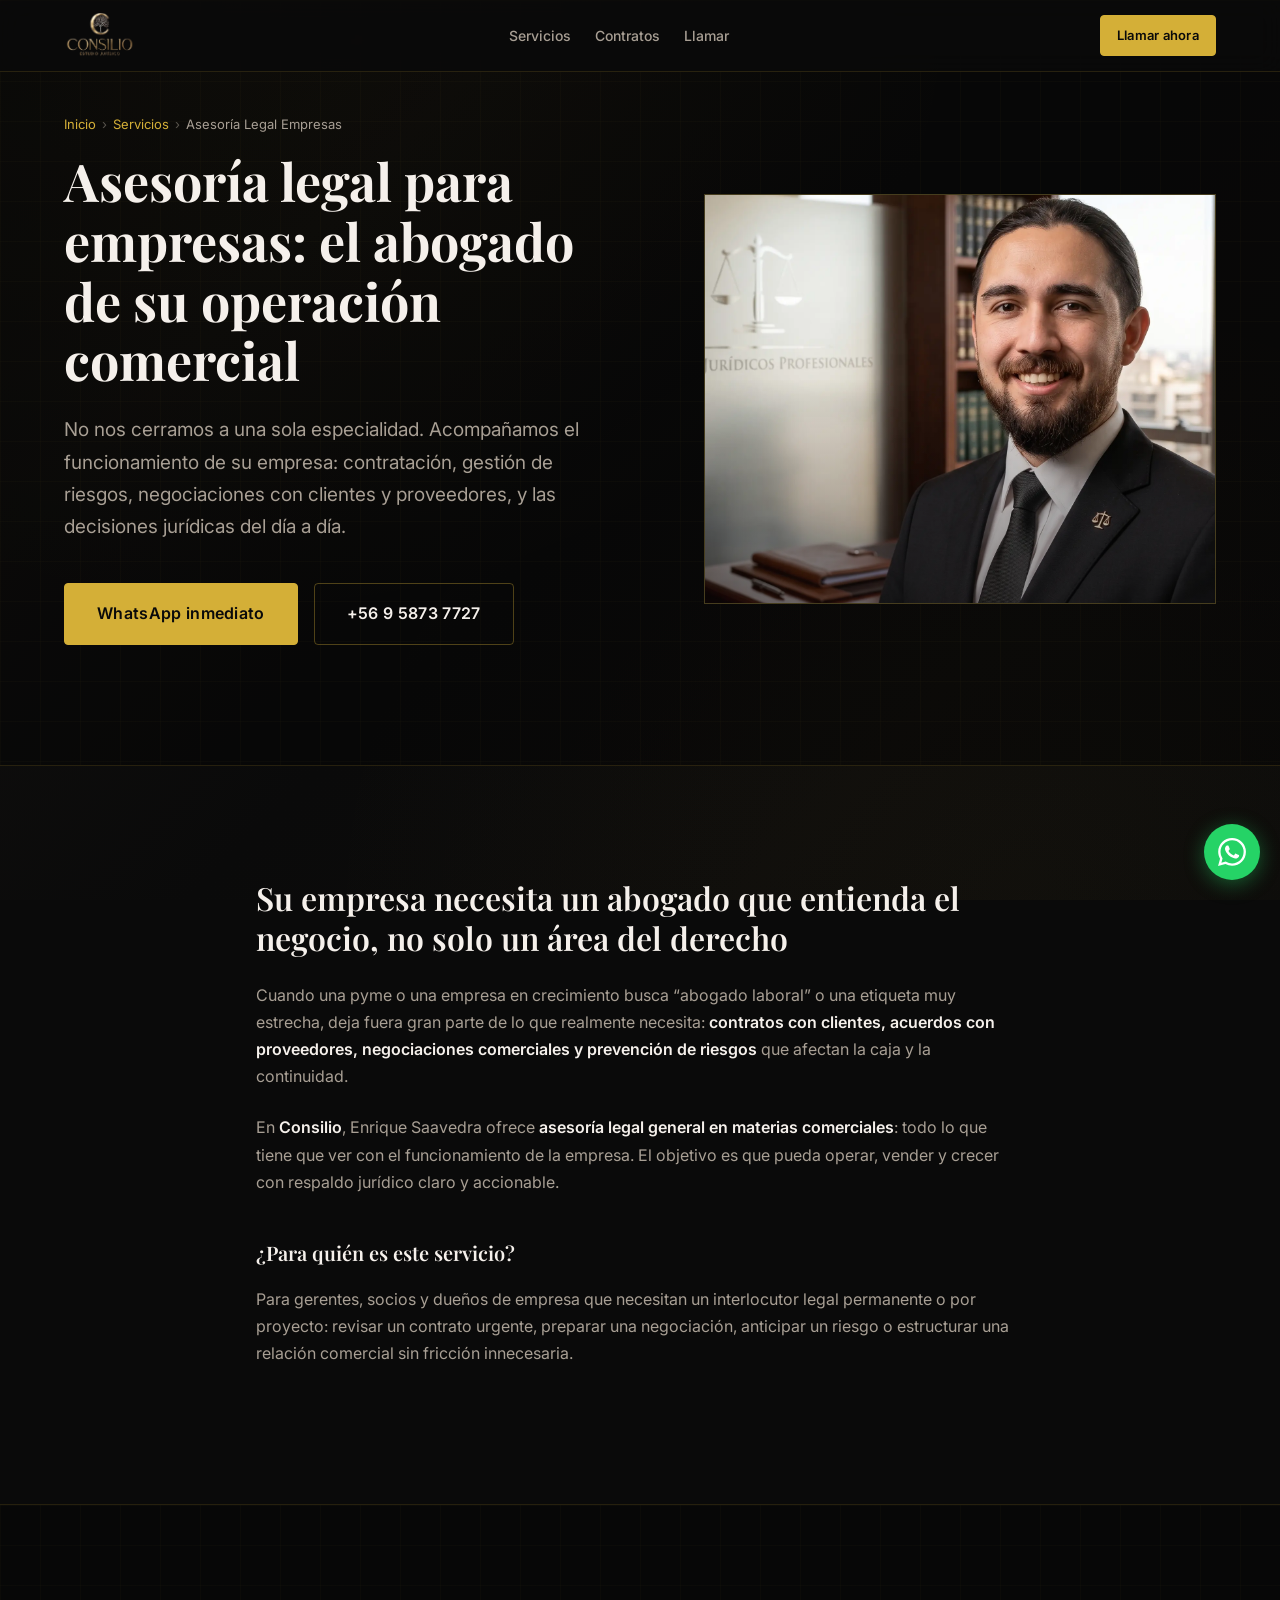
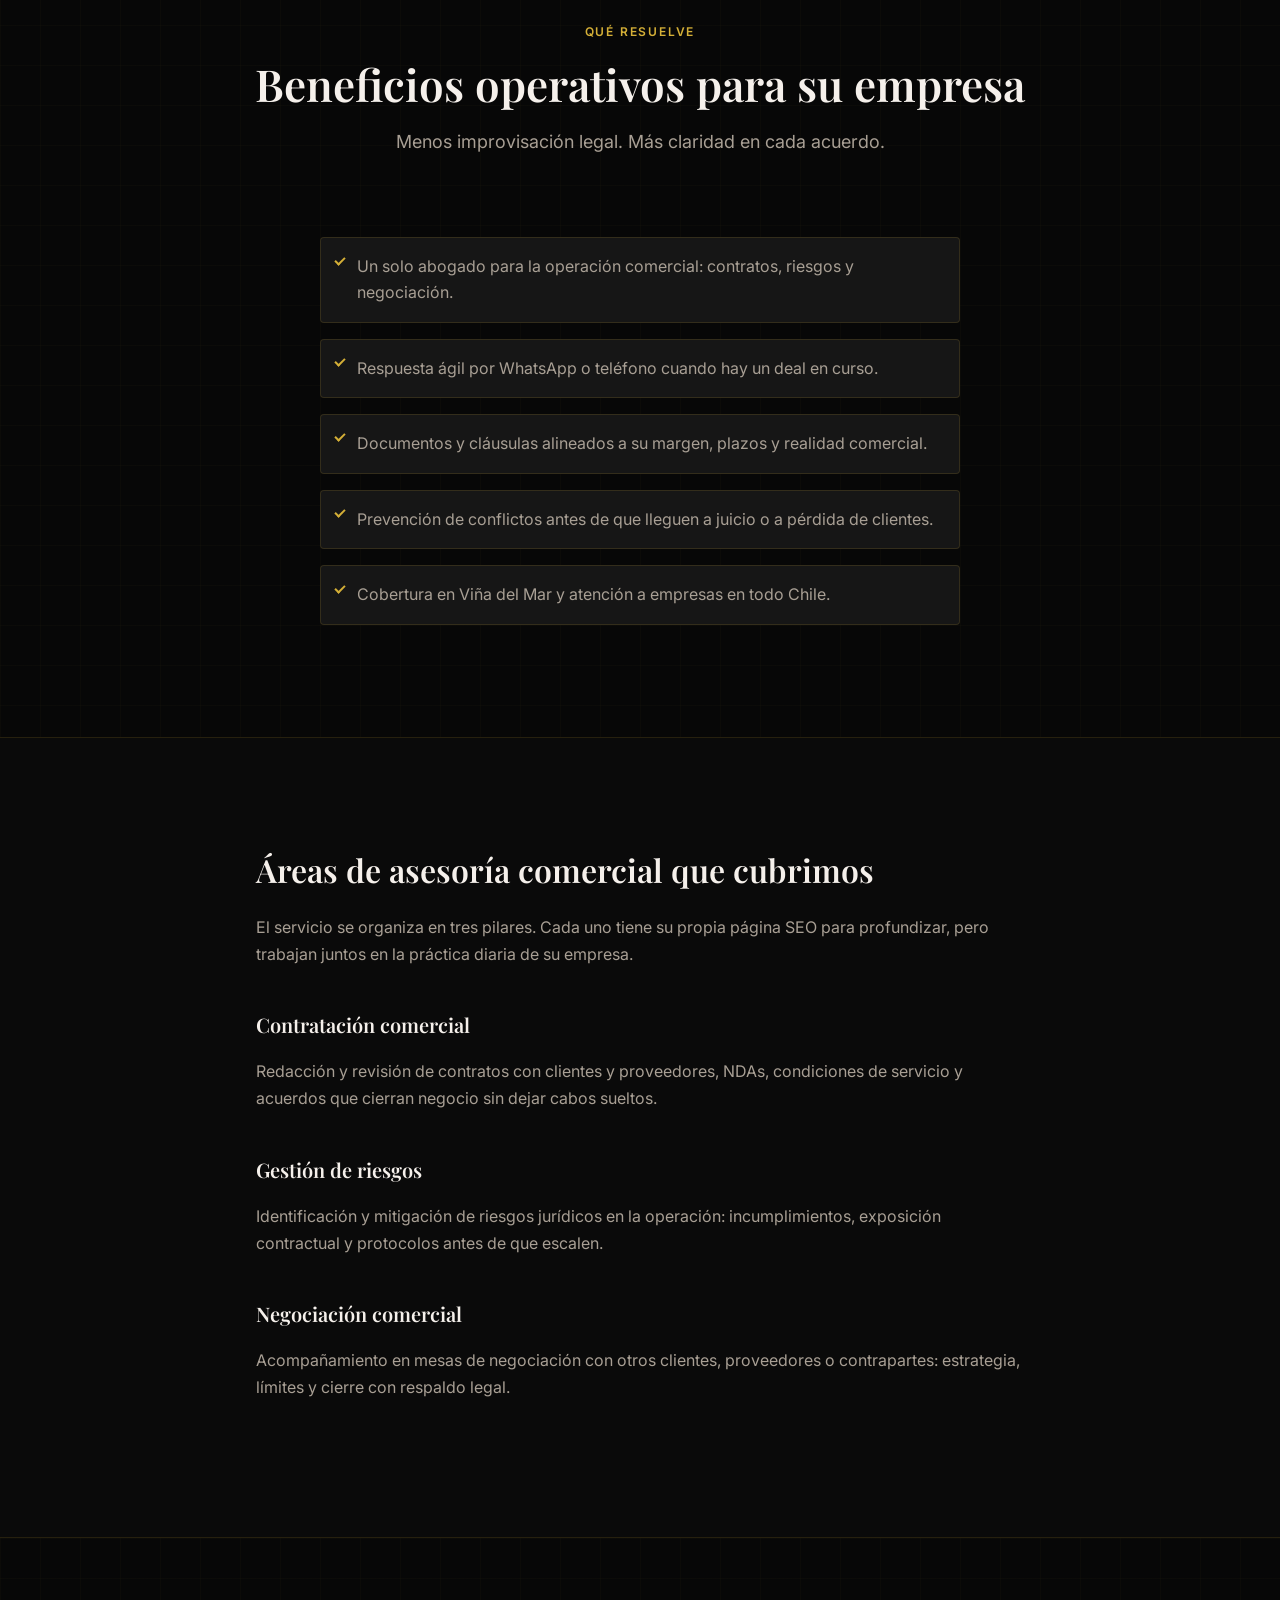
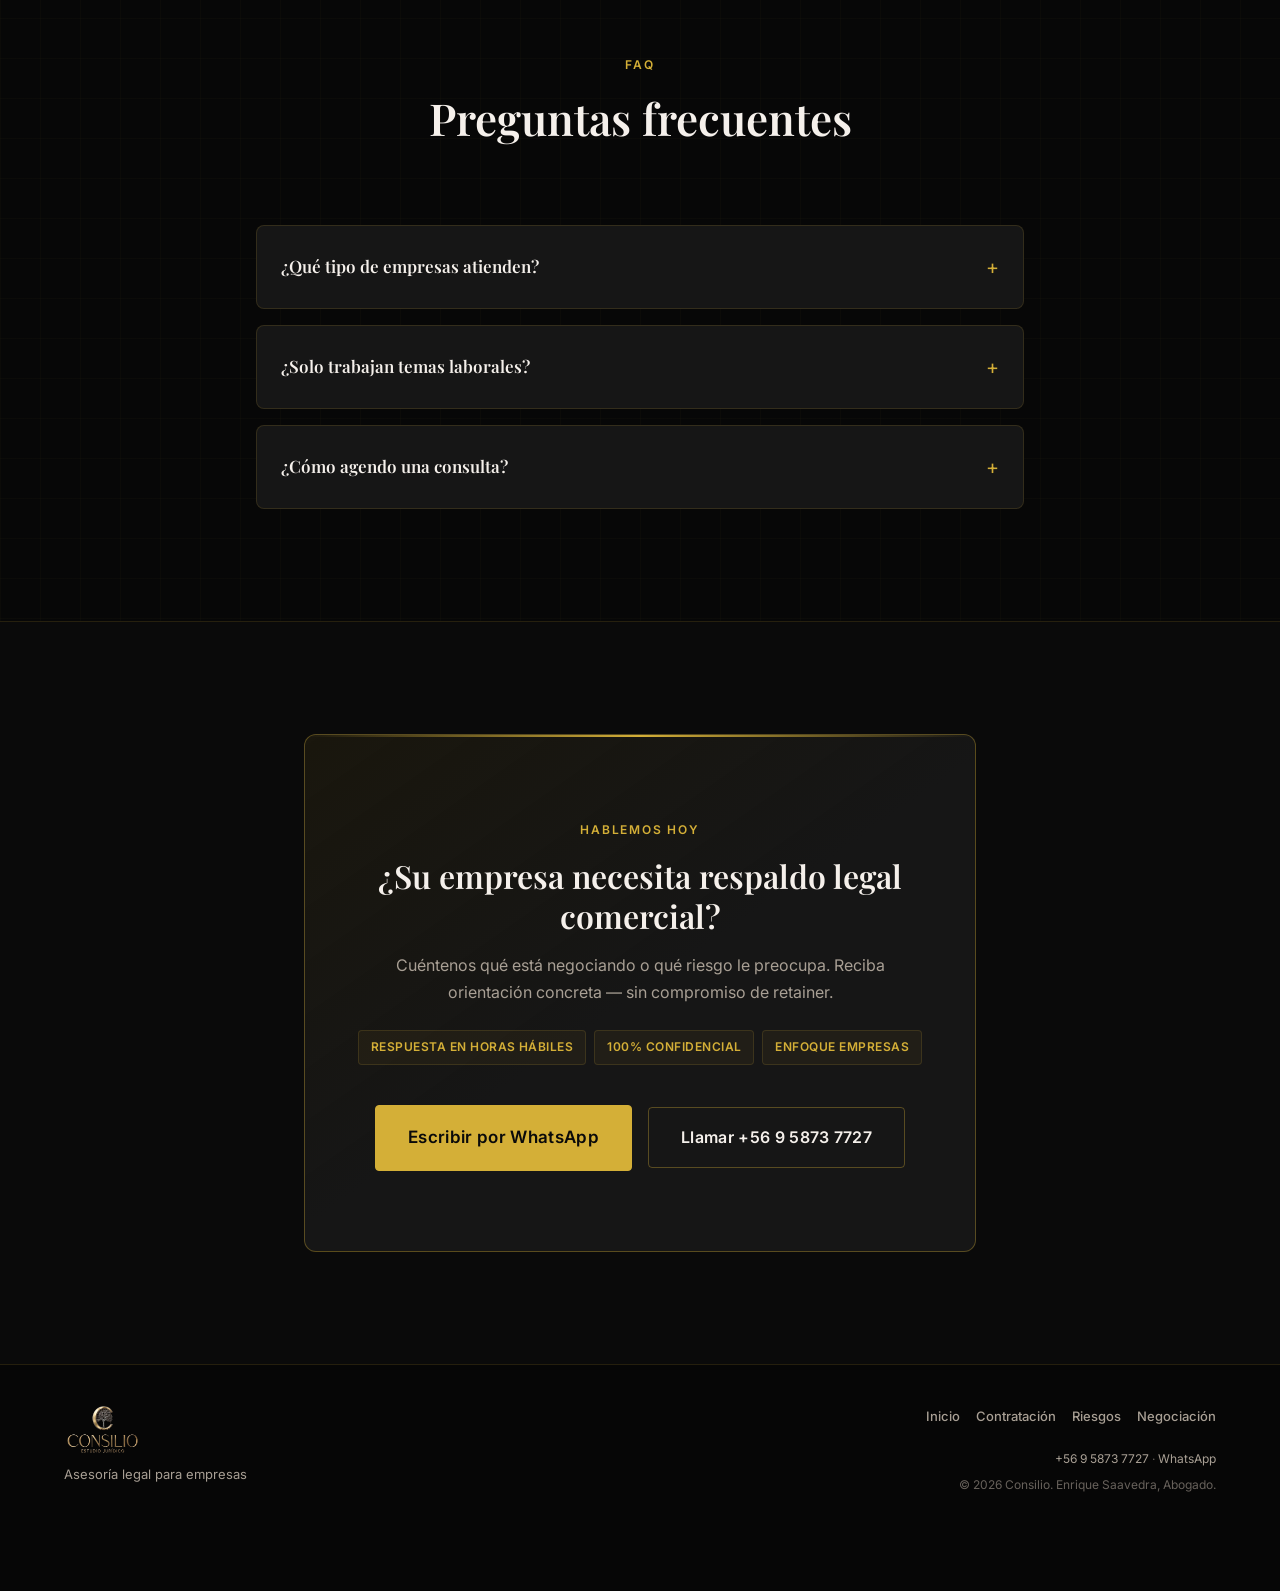
==== asesoria-legal-empresas.html @ 91008f65 "Enhance footer layout and styling for Consilio. Introduce new footer navigation links and update exi" ====
<!DOCTYPE html>
<html lang="es-CL">
<head>
  <meta charset="UTF-8">
  <meta name="viewport" content="width=device-width, initial-scale=1.0">
  <meta name="description" content="Asesoría legal para empresas en Chile: contratos comerciales, riesgos y negociaciones. Abogado Enrique Saavedra — Consilio, Viña del Mar. WhatsApp +56 9 5873 7727.">
  <meta name="robots" content="index, follow, max-snippet:-1, max-image-preview:large">
  <meta name="author" content="Enrique Saavedra — Consilio Estudio Jurídico">
  <meta name="geo.region" content="CL-VS">
  <meta name="geo.placename" content="Viña del Mar">
  <meta name="theme-color" content="#0a0a0a">
  <title>Asesoría Legal para Empresas en Chile | Abogado Comercial | Consilio</title>
  <link rel="canonical" href="https://consilio.cl/servicios/asesoria-legal-empresas">

  <meta property="og:type" content="website">
  <meta property="og:title" content="Asesoría Legal para Empresas en Chile | Consilio">
  <meta property="og:description" content="Acompañamiento jurídico del funcionamiento de su empresa: contratación, riesgos y negociación con clientes y proveedores.">
  <meta property="og:locale" content="es_CL">
  <meta property="og:url" content="https://consilio.cl/servicios/asesoria-legal-empresas">
  <meta property="og:image" content="https://consilio.cl/enrique-saavedra/EnriqueS.webp">

  <link rel="preload" as="image" href="EnriqueS.webp" type="image/webp" fetchpriority="high">
  <link rel="preconnect" href="https://fonts.googleapis.com">
  <link rel="preconnect" href="https://fonts.gstatic.com" crossorigin>
  <link href="https://fonts.googleapis.com/css2?family=Inter:wght@400;500;600&family=Playfair+Display:wght@500;600;700&display=swap" rel="stylesheet" media="print" onload="this.media='all'">
  <noscript><link href="https://fonts.googleapis.com/css2?family=Inter:wght@400;500;600&family=Playfair+Display:wght@500;600;700&display=swap" rel="stylesheet"></noscript>
  <link rel="stylesheet" href="styles.css">

  <script type="application/ld+json">
  {
    "@context": "https://schema.org",
    "@graph": [
      {
        "@type": ["LegalService", "ProfessionalService"],
        "@id": "https://consilio.cl/#organization",
        "name": "Consilio — Estudio Jurídico",
        "url": "https://consilio.cl",
        "telephone": "+56958737727",
        "description": "Asesoría legal comercial para empresas: contratación, gestión de riesgos, negociaciones y funcionamiento corporativo.",
        "areaServed": { "@type": "Country", "name": "Chile" },
        "address": {
          "@type": "PostalAddress",
          "streetAddress": "Montaña 853, Oficina 803",
          "addressLocality": "Viña del Mar",
          "addressRegion": "Valparaíso",
          "addressCountry": "CL"
        },
        "priceRange": "$$",
        "knowsAbout": ["Asesoría Legal Empresas", "Contratación Comercial", "Gestión de Riesgos", "Negociación Comercial"]
      },
      {
        "@type": "Service",
        "name": "Asesoría Legal para Empresas",
        "serviceType": "Asesoría jurídica comercial B2B",
        "description": "Asesoría general en materias comerciales: contratación, gestión de riesgos, negociaciones y todo lo relacionado con el funcionamiento de la empresa.",
        "provider": { "@id": "https://consilio.cl/#organization" },
        "areaServed": [
          { "@type": "City", "name": "Viña del Mar" },
          { "@type": "Country", "name": "Chile" }
        ]
      },
      {
        "@type": "BreadcrumbList",
        "itemListElement": [
          { "@type": "ListItem", "position": 1, "name": "Inicio", "item": "https://consilio.cl/enrique-saavedra" },
          { "@type": "ListItem", "position": 2, "name": "Servicios", "item": "https://consilio.cl/enrique-saavedra#servicios" },
          { "@type": "ListItem", "position": 3, "name": "Asesoría Legal para Empresas", "item": "https://consilio.cl/servicios/asesoria-legal-empresas" }
        ]
      },
      {
        "@type": "FAQPage",
        "mainEntity": [
          {
            "@type": "Question",
            "name": "¿Qué tipo de empresas atienden?",
            "acceptedAnswer": {
              "@type": "Answer",
              "text": "Atendemos pymes, empresas en crecimiento y organizaciones que necesitan apoyo jurídico en su operación diaria: contratos, negociaciones con clientes o proveedores y prevención de riesgos comerciales."
            }
          },
          {
            "@type": "Question",
            "name": "¿Solo trabajan temas laborales?",
            "acceptedAnswer": {
              "@type": "Answer",
              "text": "No. El foco es asesoría comercial y el funcionamiento de la empresa: contratación, gestión de riesgos y negociaciones. No nos limitamos a una sola rama del derecho."
            }
          },
          {
            "@type": "Question",
            "name": "¿Cómo agendo una consulta?",
            "acceptedAnswer": {
              "@type": "Answer",
              "text": "Escríbanos por WhatsApp al +56 9 5873 7727 o llame al mismo número. Respondemos en horario hábil con próximos pasos concretos."
            }
          }
        ]
      }
    ]
  }
  </script>
</head>
<body>
  <a href="#hero-service" class="skip-link">Saltar al contenido principal</a>

  <header class="header" id="header">
    <div class="container header__inner">
      <a href="index.html" class="logo" aria-label="Consilio — Estudio Jurídico, inicio">
        <img class="logo__img" src="consilio-logo.png" alt="Consilio — Estudio Jurídico" width="120" height="52" loading="eager" decoding="async">
      </a>
      <nav class="nav" id="nav" aria-label="Navegación principal">
        <ul class="nav__list">
          <li><a href="index.html#servicios" class="nav__link">Servicios</a></li>
          <li><a href="contratacion-comercial.html" class="nav__link">Contratos</a></li>
          <li><a href="tel:+56958737727" class="nav__link">Llamar</a></li>
        </ul>
      </nav>
      <a href="tel:+56958737727" class="btn btn--primary btn--sm header__cta">Llamar ahora</a>
      <button class="nav-toggle" id="nav-toggle" type="button" aria-label="Abrir menú" aria-expanded="false" aria-controls="nav">
        <span class="nav-toggle__bar"></span><span class="nav-toggle__bar"></span><span class="nav-toggle__bar"></span>
      </button>
    </div>
  </header>

  <main>
    <section id="hero-service" class="hero-service section--dark">
      <div class="container hero-service__grid">
        <div class="hero-service__content">
          <nav class="breadcrumb" aria-label="Ruta de navegación">
            <a href="index.html">Inicio</a>
            <span class="breadcrumb__sep" aria-hidden="true">›</span>
            <a href="index.html#servicios">Servicios</a>
            <span class="breadcrumb__sep" aria-hidden="true">›</span>
            <span aria-current="page">Asesoría Legal Empresas</span>
          </nav>
          <h1 class="hero__title">Asesoría legal para empresas: el abogado de su operación comercial</h1>
          <p class="hero__subtitle">No nos cerramos a una sola especialidad. Acompañamos el funcionamiento de su empresa: contratación, gestión de riesgos, negociaciones con clientes y proveedores, y las decisiones jurídicas del día a día.</p>
          <div class="hero__actions">
            <a href="https://wa.me/56958737727?text=Hola,%20necesito%20asesor%C3%ADa%20legal%20para%20mi%20empresa." class="btn btn--primary btn--lg" target="_blank" rel="noopener noreferrer">WhatsApp inmediato</a>
            <a href="tel:+56958737727" class="btn btn--ghost btn--lg">+56 9 5873 7727</a>
          </div>
        </div>
        <div class="hero-service__banner">
          <figure class="hero-service__figure">
            <img src="EnriqueS.webp" alt="Enrique Saavedra, abogado de asesoría legal para empresas en Chile — Consilio" width="640" height="512" loading="eager" decoding="async" fetchpriority="high">
          </figure>
        </div>
      </div>
    </section>

    <article id="problema" class="contenido-seo section">
      <div class="container contenido-seo__inner">
        <h2>Su empresa necesita un abogado que entienda el negocio, no solo un área del derecho</h2>
        <p>Cuando una pyme o una empresa en crecimiento busca “abogado laboral” o una etiqueta muy estrecha, deja fuera gran parte de lo que realmente necesita: <strong>contratos con clientes, acuerdos con proveedores, negociaciones comerciales y prevención de riesgos</strong> que afectan la caja y la continuidad.</p>
        <p>En <strong>Consilio</strong>, Enrique Saavedra ofrece <strong>asesoría legal general en materias comerciales</strong>: todo lo que tiene que ver con el funcionamiento de la empresa. El objetivo es que pueda operar, vender y crecer con respaldo jurídico claro y accionable.</p>
        <h3>¿Para quién es este servicio?</h3>
        <p>Para gerentes, socios y dueños de empresa que necesitan un interlocutor legal permanente o por proyecto: revisar un contrato urgente, preparar una negociación, anticipar un riesgo o estructurar una relación comercial sin fricción innecesaria.</p>
      </div>
    </article>

    <section id="beneficios" class="beneficios section section--dark" aria-labelledby="beneficios-title">
      <div class="container">
        <header class="section__header section__header--center">
          <span class="section__eyebrow">Qué resuelve</span>
          <h2 id="beneficios-title" class="section__title">Beneficios operativos para su empresa</h2>
          <p class="section__lead">Menos improvisación legal. Más claridad en cada acuerdo.</p>
        </header>
        <ul class="service-benefits">
          <li>Un solo abogado para la operación comercial: contratos, riesgos y negociación.</li>
          <li>Respuesta ágil por WhatsApp o teléfono cuando hay un deal en curso.</li>
          <li>Documentos y cláusulas alineados a su margen, plazos y realidad comercial.</li>
          <li>Prevención de conflictos antes de que lleguen a juicio o a pérdida de clientes.</li>
          <li>Cobertura en Viña del Mar y atención a empresas en todo Chile.</li>
        </ul>
      </div>
    </section>

    <section id="alcance" class="contenido-seo section" aria-labelledby="alcance-title">
      <div class="container contenido-seo__inner">
        <h2 id="alcance-title">Áreas de asesoría comercial que cubrimos</h2>
        <p>El servicio se organiza en tres pilares. Cada uno tiene su propia página SEO para profundizar, pero trabajan juntos en la práctica diaria de su empresa.</p>
        <h3><a href="contratacion-comercial.html">Contratación comercial</a></h3>
        <p>Redacción y revisión de contratos con clientes y proveedores, NDAs, condiciones de servicio y acuerdos que cierran negocio sin dejar cabos sueltos.</p>
        <h3><a href="gestion-de-riesgos.html">Gestión de riesgos</a></h3>
        <p>Identificación y mitigación de riesgos jurídicos en la operación: incumplimientos, exposición contractual y protocolos antes de que escalen.</p>
        <h3><a href="negociacion-comercial.html">Negociación comercial</a></h3>
        <p>Acompañamiento en mesas de negociación con otros clientes, proveedores o contrapartes: estrategia, límites y cierre con respaldo legal.</p>
      </div>
    </section>

    <section id="faq-schema" class="faq-section section section--dark" aria-labelledby="faq-title">
      <div class="container">
        <header class="section__header section__header--center">
          <span class="section__eyebrow">FAQ</span>
          <h2 id="faq-title" class="section__title">Preguntas frecuentes</h2>
        </header>
        <div class="faq-list">
          <details class="faq-item">
            <summary>¿Qué tipo de empresas atienden?</summary>
            <p class="faq-item__answer">Atendemos pymes, empresas en crecimiento y organizaciones que necesitan apoyo jurídico en su operación diaria: contratos, negociaciones con clientes o proveedores y prevención de riesgos comerciales.</p>
          </details>
          <details class="faq-item">
            <summary>¿Solo trabajan temas laborales?</summary>
            <p class="faq-item__answer">No. El foco es asesoría comercial y el funcionamiento de la empresa: contratación, gestión de riesgos y negociaciones. No nos limitamos a una sola rama del derecho.</p>
          </details>
          <details class="faq-item">
            <summary>¿Cómo agendo una consulta?</summary>
            <p class="faq-item__answer">Escríbanos por WhatsApp al +56 9 5873 7727 o llame al mismo número. Respondemos en horario hábil con próximos pasos concretos.</p>
          </details>
        </div>
      </div>
    </section>

    <section id="cta-servicio" class="cta-servicio section" aria-labelledby="cta-title">
      <div class="container">
        <div class="cta-banner">
          <span class="section__eyebrow">Hablemos hoy</span>
          <h2 id="cta-title" class="cta-banner__title">¿Su empresa necesita respaldo legal comercial?</h2>
          <p class="cta-banner__text">Cuéntenos qué está negociando o qué riesgo le preocupa. Reciba orientación concreta — sin compromiso de retainer.</p>
          <ul class="cta-banner__trust">
            <li>Respuesta en horas hábiles</li>
            <li>100% confidencial</li>
            <li>Enfoque empresas</li>
          </ul>
          <div class="cta-banner__actions">
            <a href="https://wa.me/56958737727?text=Hola,%20necesito%20asesor%C3%ADa%20legal%20para%20mi%20empresa." class="btn btn--primary btn--xl" target="_blank" rel="noopener noreferrer">Escribir por WhatsApp</a>
            <a href="tel:+56958737727" class="btn btn--ghost btn--lg">Llamar +56 9 5873 7727</a>
          </div>
        </div>
      </div>
    </section>
  </main>

  <footer class="footer">
    <div class="container footer__inner">
      <div class="footer__brand">
        <img class="footer__logo" src="consilio-logo.png" alt="Consilio — Estudio Jurídico" width="140" height="60" loading="lazy" decoding="async">
        <p class="footer__tagline">Asesoría legal para empresas</p>
      </div>
      <div class="footer__meta">
        <nav class="footer__nav" aria-label="Enlaces de servicios">
          <a href="index.html">Inicio</a>
          <a href="contratacion-comercial.html">Contratación</a>
          <a href="gestion-de-riesgos.html">Riesgos</a>
          <a href="negociacion-comercial.html">Negociación</a>
        </nav>
        <p class="footer__copy">
          <a href="tel:+56958737727">+56 9 5873 7727</a>
          ·
          <a href="https://wa.me/56958737727?text=Hola,%20necesito%20asesor%C3%ADa%20legal%20para%20mi%20empresa." target="_blank" rel="noopener noreferrer">WhatsApp</a>
        </p>
        <p class="footer__copy">&copy; <span id="year"></span> Consilio. Enrique Saavedra, Abogado.</p>
      </div>
    </div>
  </footer>

  <a class="wa-float" href="https://wa.me/56958737727?text=Hola,%20necesito%20asesor%C3%ADa%20legal%20para%20mi%20empresa." target="_blank" rel="noopener noreferrer" aria-label="Contactar por WhatsApp">
    <svg class="wa-float__icon" width="28" height="28" viewBox="0 0 24 24" fill="currentColor" aria-hidden="true"><path d="M17.472 14.382c-.297-.149-1.758-.867-2.03-.967-.273-.099-.471-.148-.67.15-.197.297-.767.966-.94 1.164-.173.199-.347.223-.644.075-.297-.15-1.255-.463-2.39-1.475-.883-.788-1.48-1.761-1.653-2.059-.173-.297-.018-.458.13-.606.134-.133.298-.347.446-.52.149-.174.198-.298.298-.497.099-.198.05-.371-.025-.52-.075-.149-.669-1.612-.916-2.207-.242-.579-.487-.5-.669-.51-.173-.008-.371-.01-.57-.01-.198 0-.52.074-.792.372-.272.297-1.04 1.016-1.04 2.479 0 1.462 1.065 2.875 1.213 3.074.149.198 2.096 3.2 5.077 4.487.709.306 1.262.489 1.694.625.712.227 1.36.195 1.871.118.571-.085 1.758-.719 2.006-1.413.248-.694.248-1.289.173-1.413-.074-.124-.272-.198-.57-.347m-5.421 7.403h-.004a9.87 9.87 0 01-5.031-1.378l-.361-.214-3.741.982.998-3.648-.235-.374a9.86 9.86 0 01-1.51-5.26c.001-5.45 4.436-9.884 9.888-9.884 2.64 0 5.122 1.03 6.988 2.898a9.825 9.825 0 012.893 6.994c-.003 5.45-4.435 9.884-9.885 9.884m8.413-18.297A11.815 11.815 0 0012.05 0C5.495 0 .16 5.335.157 11.892c0 2.096.547 4.142 1.588 5.945L.057 24l6.305-1.654a11.882 11.882 0 005.683 1.448h.005c6.554 0 11.89-5.335 11.893-11.893a11.821 11.821 0 00-3.48-8.413z"/></svg>
  </a>
  <script src="script.js" defer></script>
</body>
</html>
---- styles.css ----
/* =============================================
   Consilio — Derecho Corporativo B2B
   BEM · Mobile-First · Core Web Vitals
   ============================================= */

:root {
  --color-bg: #0a0a0a;
  --color-bg-elevated: #111111;
  --color-bg-card: #161616;
  --color-bg-card-hover: #1c1c1c;
  --color-text: #f5f0eb;
  --color-text-muted: #a89f94;
  --color-gold: #d4af37;
  --color-gold-light: #e8c860;
  --color-gold-dark: #b8942e;
  --color-border: rgba(212, 175, 55, 0.15);
  --color-border-strong: rgba(212, 175, 55, 0.35);
  --color-error: #e07070;
  --color-success: #6dbf8a;
  --color-wa: #25d366;

  --font-serif: "Playfair Display", Georgia, "Times New Roman", serif;
  --font-sans: "Inter", system-ui, -apple-system, "Segoe UI", sans-serif;

  --space-xs: 0.5rem;
  --space-sm: 1rem;
  --space-md: 1.5rem;
  --space-lg: 2.5rem;
  --space-xl: 4rem;
  --space-2xl: 6rem;

  --radius-sm: 4px;
  --radius-md: 8px;
  --radius-lg: 12px;

  --header-h: 72px;
  --transition: 0.25s ease;
  --container: 72rem;
  --wa-float-size: 3.5rem;
}

*,
*::before,
*::after {
  box-sizing: border-box;
  margin: 0;
  padding: 0;
}

html {
  scroll-behavior: smooth;
  -webkit-text-size-adjust: 100%;
  text-size-adjust: 100%;
}

body {
  font-family: var(--font-sans);
  font-size: 1rem;
  line-height: 1.7;
  color: var(--color-text);
  background-color: var(--color-bg);
  background-image:
    radial-gradient(ellipse at 20% 0%, rgba(212, 175, 55, 0.04) 0%, transparent 50%),
    radial-gradient(ellipse at 80% 100%, rgba(212, 175, 55, 0.03) 0%, transparent 50%),
    linear-gradient(135deg, #0a0a0a 0%, #0f0e0d 25%, #0a0a0a 50%, #0d0c0b 75%, #0a0a0a 100%);
  background-attachment: fixed;
  overflow-x: hidden;
}

img {
  max-width: 100%;
  height: auto;
  display: block;
}

a {
  color: inherit;
  text-decoration: none;
}

ul,
ol {
  list-style: none;
}

address {
  font-style: normal;
}

strong {
  color: var(--color-text);
  font-weight: 600;
}

.container {
  width: min(100% - 2rem, var(--container));
  margin-inline: auto;
  position: relative;
  z-index: 1;
}

.skip-link {
  position: absolute;
  top: -100%;
  left: 1rem;
  z-index: 9999;
  padding: 0.75rem 1.25rem;
  background: var(--color-gold);
  color: var(--color-bg);
  font-weight: 600;
  border-radius: var(--radius-sm);
}

.skip-link:focus {
  top: 1rem;
}

/* ---- Typography / Sections ---- */

.section__eyebrow {
  display: inline-block;
  font-size: 0.75rem;
  font-weight: 600;
  letter-spacing: 0.15em;
  text-transform: uppercase;
  color: var(--color-gold);
  margin-bottom: var(--space-sm);
}

.section__title {
  font-family: var(--font-serif);
  font-size: clamp(1.75rem, 4vw, 2.75rem);
  font-weight: 600;
  line-height: 1.2;
  color: var(--color-text);
  margin-bottom: var(--space-sm);
}

.section__lead {
  font-size: clamp(1rem, 2vw, 1.125rem);
  color: var(--color-text-muted);
  max-width: 36rem;
}

.section__header {
  margin-bottom: var(--space-xl);
}

.section__header--center {
  text-align: center;
}

.section__header--center .section__lead {
  margin-inline: auto;
}

.section {
  padding-block: var(--space-xl);
}

.section--dark {
  position: relative;
  background-color: rgba(0, 0, 0, 0.35);
  border-block: 1px solid var(--color-border);
}

.section--dark::before {
  content: "";
  position: absolute;
  inset: 0;
  background-image:
    linear-gradient(rgba(212, 175, 55, 0.025) 1px, transparent 1px),
    linear-gradient(90deg, rgba(212, 175, 55, 0.025) 1px, transparent 1px);
  background-size: 40px 40px;
  pointer-events: none;
  z-index: 0;
}

.section--dark > .container {
  position: relative;
  z-index: 1;
}

/* ---- Buttons ---- */

.btn {
  display: inline-flex;
  align-items: center;
  justify-content: center;
  gap: 0.5rem;
  font-family: var(--font-sans);
  font-size: 0.9375rem;
  font-weight: 600;
  letter-spacing: 0.02em;
  padding: 0.75rem 1.5rem;
  border-radius: var(--radius-sm);
  border: 1.5px solid transparent;
  cursor: pointer;
  transition: background var(--transition), border-color var(--transition), color var(--transition), transform var(--transition);
  white-space: nowrap;
  text-align: center;
}

.btn:active {
  transform: scale(0.98);
}

.btn--primary {
  background: var(--color-gold);
  color: var(--color-bg);
  border-color: var(--color-gold);
}

.btn--primary:hover,
.btn--primary:focus-visible {
  background: var(--color-gold-light);
  border-color: var(--color-gold-light);
}

.btn--ghost {
  background: transparent;
  color: var(--color-text);
  border-color: var(--color-border-strong);
}

.btn--ghost:hover,
.btn--ghost:focus-visible {
  border-color: var(--color-gold);
  color: var(--color-gold);
}

.btn--sm {
  padding: 0.5rem 1rem;
  font-size: 0.8125rem;
}

.btn--lg {
  padding: 1rem 2rem;
  font-size: 1rem;
}

.btn--xl {
  padding: 1.25rem 2rem;
  font-size: clamp(0.9375rem, 2.5vw, 1.0625rem);
  white-space: normal;
  line-height: 1.4;
}

.btn--full {
  width: 100%;
}

.btn:disabled {
  opacity: 0.55;
  cursor: not-allowed;
  transform: none;
}

/* ---- Header ---- */

.header {
  position: fixed;
  top: 0;
  left: 0;
  right: 0;
  z-index: 100;
  height: var(--header-h);
  background: rgba(10, 10, 10, 0.85);
  backdrop-filter: blur(12px);
  -webkit-backdrop-filter: blur(12px);
  border-bottom: 1px solid var(--color-border);
  transition: background var(--transition), box-shadow var(--transition);
}

.header--scrolled {
  background: rgba(10, 10, 10, 0.95);
  box-shadow: 0 4px 24px rgba(0, 0, 0, 0.4);
}

.header__inner {
  display: flex;
  align-items: center;
  justify-content: space-between;
  height: 100%;
  gap: var(--space-sm);
}

.logo {
  display: flex;
  align-items: center;
  flex-shrink: 0;
  line-height: 0;
}

.logo__img {
  height: 2.75rem;
  width: auto;
  max-width: 7.5rem;
  object-fit: contain;
  object-position: left center;
}

.nav__list {
  display: none;
  gap: var(--space-md);
}

.nav__link {
  font-size: 0.875rem;
  font-weight: 500;
  color: var(--color-text-muted);
  transition: color var(--transition);
  position: relative;
}

.nav__link::after {
  content: "";
  position: absolute;
  bottom: -4px;
  left: 0;
  width: 0;
  height: 1px;
  background: var(--color-gold);
  transition: width var(--transition);
}

.nav__link:hover,
.nav__link:focus-visible {
  color: var(--color-gold);
}

.nav__link:hover::after,
.nav__link:focus-visible::after {
  width: 100%;
}

.header__cta {
  display: none;
}

.nav-toggle {
  display: flex;
  flex-direction: column;
  justify-content: center;
  gap: 5px;
  width: 40px;
  height: 40px;
  background: none;
  border: 1px solid var(--color-border);
  border-radius: var(--radius-sm);
  cursor: pointer;
  padding: 8px;
}

.nav-toggle__bar {
  display: block;
  width: 100%;
  height: 2px;
  background: var(--color-gold);
  transition: transform var(--transition), opacity var(--transition);
}

.nav-toggle[aria-expanded="true"] .nav-toggle__bar:nth-child(1) {
  transform: translateY(7px) rotate(45deg);
}

.nav-toggle[aria-expanded="true"] .nav-toggle__bar:nth-child(2) {
  opacity: 0;
}

.nav-toggle[aria-expanded="true"] .nav-toggle__bar:nth-child(3) {
  transform: translateY(-7px) rotate(-45deg);
}

.nav--open .nav__list {
  display: flex;
  flex-direction: column;
  position: absolute;
  top: var(--header-h);
  left: 0;
  right: 0;
  background: rgba(10, 10, 10, 0.97);
  backdrop-filter: blur(16px);
  padding: var(--space-md) var(--space-sm);
  border-bottom: 1px solid var(--color-border);
  gap: 0;
}

.nav--open .nav__link {
  display: block;
  padding: var(--space-sm);
  border-bottom: 1px solid var(--color-border);
}

/* ---- Hero (index) ---- */

.hero {
  position: relative;
  overflow: hidden;
  padding-top: calc(var(--header-h) + var(--space-xl));
  padding-bottom: var(--space-xl);
  min-height: 100svh;
  display: flex;
  align-items: center;
}

.hero__inner {
  display: grid;
  gap: var(--space-xl);
  align-items: center;
}

.hero__eyebrow {
  font-size: 0.75rem;
  font-weight: 600;
  letter-spacing: 0.15em;
  text-transform: uppercase;
  color: var(--color-gold);
  margin-bottom: var(--space-sm);
}

.hero__title {
  font-family: var(--font-serif);
  font-size: clamp(2rem, 5.5vw, 3.25rem);
  font-weight: 700;
  line-height: 1.15;
  margin-bottom: var(--space-md);
}

.hero__subtitle {
  font-size: clamp(1rem, 2.5vw, 1.1875rem);
  color: var(--color-text-muted);
  max-width: 34rem;
  margin-bottom: var(--space-lg);
}

.hero__actions {
  display: flex;
  flex-direction: column;
  gap: var(--space-sm);
  margin-bottom: var(--space-lg);
}

.hero__trust {
  display: flex;
  flex-wrap: wrap;
  gap: var(--space-sm);
}

.hero__trust li {
  font-size: 0.8125rem;
  font-weight: 500;
  color: var(--color-text-muted);
  padding: 0.375rem 0.875rem;
  border: 1px solid var(--color-border);
  border-radius: var(--radius-sm);
}

.hero__visual {
  display: flex;
  justify-content: center;
  width: 100%;
}

.hero__figure {
  position: relative;
  width: 100%;
  max-width: 28rem;
  margin: 0;
  overflow: hidden;
  border: 1px solid rgba(212, 175, 55, 0.2);
}

.hero__figure img {
  width: 100%;
  height: auto;
  aspect-ratio: 3 / 4;
  object-fit: cover;
  object-position: 78% top;
}

.hero__caption {
  position: absolute;
  bottom: 0;
  left: 0;
  width: 100%;
  padding: 1.75rem 1.25rem 1.25rem;
  background: linear-gradient(to top, rgba(15, 15, 15, 0.95) 0%, transparent 100%);
  display: flex;
  flex-direction: column;
  gap: 0.25rem;
}

.hero__caption-name {
  font-family: var(--font-serif);
  color: #fff;
  font-size: clamp(1.25rem, 3vw, 1.625rem);
  font-weight: 700;
  line-height: 1.2;
}

.hero__caption-role {
  font-size: 0.8125rem;
  font-weight: 600;
  letter-spacing: 0.06em;
  text-transform: uppercase;
  color: var(--color-gold);
}

/* ---- Servicios ---- */

.servicios__grid {
  display: grid;
  gap: var(--space-md);
  margin-bottom: var(--space-xl);
}

.service-card {
  position: relative;
  overflow: hidden;
  padding: var(--space-lg);
  background: var(--color-bg-card);
  border: 1px solid var(--color-border);
  border-radius: var(--radius-md);
  transition: border-color var(--transition), background var(--transition), transform 0.35s ease;
  display: flex;
  flex-direction: column;
}

.service-card::before {
  content: "";
  position: absolute;
  top: 0;
  left: 0;
  right: 0;
  height: 2px;
  background: linear-gradient(90deg, transparent, var(--color-gold), transparent);
  opacity: 0.45;
}

.service-card:hover {
  border-color: var(--color-border-strong);
  background: var(--color-bg-card-hover);
  transform: translateY(-4px);
}

.service-card--featured {
  border-color: var(--color-border-strong);
  background: rgba(212, 175, 55, 0.06);
}

.service-card__badge {
  display: inline-block;
  align-self: flex-start;
  font-size: 0.6875rem;
  font-weight: 600;
  letter-spacing: 0.1em;
  text-transform: uppercase;
  color: var(--color-gold);
  background: rgba(212, 175, 55, 0.12);
  border: 1px solid var(--color-border-strong);
  padding: 0.25rem 0.625rem;
  border-radius: var(--radius-sm);
  margin-bottom: var(--space-sm);
}

.service-card__icon {
  color: var(--color-gold);
  margin-bottom: var(--space-md);
}

.service-card__title {
  font-family: var(--font-serif);
  font-size: 1.25rem;
  font-weight: 600;
  margin-bottom: var(--space-sm);
}

.service-card__desc {
  font-size: 0.9375rem;
  color: var(--color-text-muted);
  flex: 1;
  margin-bottom: var(--space-md);
}

.service-card__link {
  font-size: 0.875rem;
  font-weight: 600;
  color: var(--color-gold);
  transition: color var(--transition);
}

.service-card__link:hover,
.service-card__link:focus-visible {
  color: var(--color-gold-light);
}

.servicios__cta {
  text-align: center;
  padding: var(--space-lg);
  border: 1px solid var(--color-border);
  border-radius: var(--radius-md);
  background: rgba(212, 175, 55, 0.04);
}

.servicios__cta p {
  color: var(--color-text-muted);
  margin-bottom: var(--space-md);
}

/* ---- Metodología ---- */

.metodologia__list {
  display: grid;
  gap: var(--space-md);
  counter-reset: none;
}

.metodologia__item {
  display: flex;
  gap: var(--space-md);
  padding: var(--space-md);
  border: 1px solid var(--color-border);
  border-radius: var(--radius-md);
  background: var(--color-bg-card);
  transition: border-color var(--transition);
}

.metodologia__item:hover {
  border-color: var(--color-border-strong);
}

.metodologia__step {
  font-family: var(--font-serif);
  font-size: 1.5rem;
  font-weight: 600;
  color: var(--color-gold);
  line-height: 1;
  flex-shrink: 0;
  min-width: 2.5rem;
}

.metodologia__title {
  font-family: var(--font-serif);
  font-size: 1.125rem;
  font-weight: 600;
  margin-bottom: 0.375rem;
}

.metodologia__desc {
  font-size: 0.9375rem;
  color: var(--color-text-muted);
  line-height: 1.65;
}

/* ---- Contacto / Form ---- */

.contacto__grid {
  display: grid;
  gap: var(--space-xl);
}

.contacto__info {
  display: flex;
  flex-direction: column;
  gap: var(--space-md);
}

.info-block {
  padding: var(--space-md);
  background: var(--color-bg-card);
  border: 1px solid var(--color-border);
  border-radius: var(--radius-md);
}

.info-block--accent {
  border-color: var(--color-border-strong);
  background: rgba(212, 175, 55, 0.05);
}

.info-block__title {
  font-family: var(--font-serif);
  font-size: 1.0625rem;
  font-weight: 600;
  margin-bottom: var(--space-sm);
}

.info-block__address {
  display: flex;
  gap: var(--space-sm);
  align-items: flex-start;
  font-size: 0.9375rem;
  color: var(--color-text-muted);
  line-height: 1.6;
}

.info-block__link {
  display: flex;
  align-items: center;
  gap: var(--space-sm);
  font-size: 1.0625rem;
  font-weight: 600;
  color: var(--color-gold);
  transition: color var(--transition);
}

.info-block__link:hover,
.info-block__link:focus-visible {
  color: var(--color-gold-light);
}

.info-block__icon {
  flex-shrink: 0;
  color: var(--color-gold);
}

.info-block--accent p {
  font-size: 0.9375rem;
  color: var(--color-text-muted);
  margin-bottom: var(--space-md);
}

.contact-form {
  display: flex;
  flex-direction: column;
  gap: var(--space-md);
  padding: var(--space-lg);
  background: var(--color-bg-card);
  border: 1px solid var(--color-border);
  border-radius: var(--radius-md);
}

.contact-form__row {
  display: grid;
  gap: var(--space-md);
}

.contact-form__field {
  display: flex;
  flex-direction: column;
  gap: 0.375rem;
}

.contact-form__label {
  font-size: 0.8125rem;
  font-weight: 600;
  letter-spacing: 0.02em;
  color: var(--color-text-muted);
}

.contact-form__input {
  width: 100%;
  font-family: var(--font-sans);
  font-size: 1rem;
  color: var(--color-text);
  background: var(--color-bg-elevated);
  border: 1px solid var(--color-border);
  border-radius: var(--radius-sm);
  padding: 0.75rem 1rem;
  transition: border-color var(--transition);
  appearance: none;
}

.contact-form__input::placeholder {
  color: rgba(168, 159, 148, 0.55);
}

.contact-form__input:hover {
  border-color: var(--color-border-strong);
}

.contact-form__input:focus {
  outline: none;
  border-color: var(--color-gold);
}

.contact-form__input.is-invalid {
  border-color: var(--color-error);
}

.contact-form__select {
  background-image: url("data:image/svg+xml,%3Csvg xmlns='http://www.w3.org/2000/svg' width='12' height='8' viewBox='0 0 12 8'%3E%3Cpath fill='%23D4AF37' d='M1 1l5 5 5-5'/%3E%3C/svg%3E");
  background-repeat: no-repeat;
  background-position: right 1rem center;
  padding-right: 2.5rem;
  cursor: pointer;
}

.contact-form__textarea {
  resize: vertical;
  min-height: 7rem;
  line-height: 1.6;
}

.contact-form__error {
  font-size: 0.8125rem;
  color: var(--color-error);
  margin: 0;
}

.contact-form__hint {
  font-size: 0.8125rem;
  color: var(--color-text-muted);
  line-height: 1.5;
}

.contact-form__status {
  font-size: 0.875rem;
  font-weight: 500;
  text-align: center;
  padding: 0.75rem;
  border-radius: var(--radius-sm);
}

.contact-form__status--success {
  color: var(--color-success);
  background: rgba(109, 191, 138, 0.1);
  border: 1px solid rgba(109, 191, 138, 0.3);
}

.contact-form__status--error {
  color: var(--color-error);
  background: rgba(224, 112, 112, 0.1);
  border: 1px solid rgba(224, 112, 112, 0.3);
}

/* ---- WhatsApp flotante ---- */

.wa-float {
  position: fixed;
  right: 1.25rem;
  bottom: 1.25rem;
  z-index: 90;
  width: var(--wa-float-size);
  height: var(--wa-float-size);
  display: flex;
  align-items: center;
  justify-content: center;
  background: var(--color-wa);
  color: #fff;
  border-radius: 50%;
  box-shadow: 0 4px 20px rgba(37, 211, 102, 0.4);
  transition: transform var(--transition), box-shadow var(--transition);
}

.wa-float:hover,
.wa-float:focus-visible {
  transform: scale(1.08);
  box-shadow: 0 6px 28px rgba(37, 211, 102, 0.55);
}

.wa-float__icon {
  display: block;
}

/* ---- Service page: hero ---- */

.hero-service {
  min-height: 50vh;
  display: flex;
  align-items: center;
  padding-top: calc(var(--header-h) + var(--space-lg));
  padding-bottom: var(--space-xl);
}

.hero-service__grid {
  display: grid;
  gap: var(--space-xl);
  align-items: center;
}

.hero-service__content {
  max-width: 36rem;
}

.hero-service__banner {
  width: 100%;
  max-width: 32rem;
  margin-inline: auto;
}

.hero-service__figure {
  position: relative;
  margin: 0;
  overflow: hidden;
  border: 1px solid rgba(212, 175, 55, 0.25);
  background: var(--color-bg-card);
}

.hero-service__figure::after {
  content: "";
  position: absolute;
  inset: 0;
  background: linear-gradient(to top, rgba(10, 10, 10, 0.45) 0%, transparent 55%);
  pointer-events: none;
}

.hero-service__figure img {
  width: 100%;
  height: auto;
  aspect-ratio: 4 / 3;
  object-fit: cover;
  object-position: center;
}

/* ---- Breadcrumb ---- */

.breadcrumb {
  display: flex;
  flex-wrap: wrap;
  align-items: center;
  gap: 0.375rem;
  font-size: 0.8125rem;
  color: var(--color-text-muted);
  margin-bottom: var(--space-sm);
}

.breadcrumb a {
  color: var(--color-gold);
  transition: color var(--transition);
}

.breadcrumb a:hover,
.breadcrumb a:focus-visible {
  color: var(--color-gold-light);
}

.breadcrumb__sep {
  color: rgba(168, 159, 148, 0.5);
}

.breadcrumb [aria-current="page"] {
  color: var(--color-text-muted);
}

/* ---- Contenido SEO ---- */

.contenido-seo {
  padding-block: var(--space-xl);
}

.contenido-seo__inner {
  max-width: 48rem;
  margin-inline: auto;
}

.contenido-seo__inner > p {
  color: var(--color-text-muted);
  margin-bottom: var(--space-md);
}

.contenido-seo__inner > h2 {
  font-family: var(--font-serif);
  font-size: clamp(1.5rem, 3vw, 2rem);
  font-weight: 600;
  line-height: 1.25;
  margin-bottom: var(--space-md);
}

.contenido-seo__inner > h3 {
  font-family: var(--font-serif);
  font-size: 1.25rem;
  font-weight: 600;
  margin-top: var(--space-lg);
  margin-bottom: var(--space-sm);
}

/* ---- Beneficios ---- */

.beneficios .service-benefits {
  max-width: 40rem;
  margin-inline: auto;
}

.service-benefits {
  display: flex;
  flex-direction: column;
  gap: var(--space-sm);
  margin: var(--space-lg) 0 0;
}

.service-benefits li {
  position: relative;
  padding: var(--space-sm) var(--space-sm) var(--space-sm) 2.25rem;
  color: var(--color-text-muted);
  line-height: 1.6;
  border: 1px solid var(--color-border);
  border-radius: var(--radius-sm);
  background: var(--color-bg-card);
}

.service-benefits li::before {
  content: "";
  position: absolute;
  left: 0.875rem;
  top: 1.15em;
  width: 0.625rem;
  height: 0.375rem;
  border-left: 2px solid var(--color-gold);
  border-bottom: 2px solid var(--color-gold);
  transform: rotate(-45deg);
}

/* ---- FAQ ---- */

.faq-section {
  padding-block: var(--space-xl);
}

.faq-list {
  max-width: 48rem;
  margin-inline: auto;
  display: flex;
  flex-direction: column;
  gap: var(--space-sm);
}

.faq-item {
  background: var(--color-bg-card);
  border: 1px solid var(--color-border);
  border-radius: var(--radius-md);
  overflow: hidden;
}

.faq-item summary {
  font-family: var(--font-serif);
  font-size: 1.0625rem;
  font-weight: 600;
  padding: var(--space-md);
  cursor: pointer;
  list-style: none;
  display: flex;
  align-items: center;
  justify-content: space-between;
  gap: var(--space-sm);
}

.faq-item summary::-webkit-details-marker {
  display: none;
}

.faq-item summary::after {
  content: "+";
  font-family: var(--font-sans);
  font-size: 1.25rem;
  font-weight: 400;
  color: var(--color-gold);
  flex-shrink: 0;
  transition: transform var(--transition);
}

.faq-item[open] summary::after {
  transform: rotate(45deg);
}

.faq-item__answer {
  padding: 0 var(--space-md) var(--space-md);
  color: var(--color-text-muted);
  font-size: 0.9375rem;
  line-height: 1.7;
}

/* ---- CTA servicio ---- */

.cta-banner {
  max-width: 42rem;
  margin-inline: auto;
  text-align: center;
  padding: var(--space-xl) var(--space-lg);
  border: 1px solid var(--color-border-strong);
  border-radius: var(--radius-lg);
  background: linear-gradient(145deg, rgba(212, 175, 55, 0.08) 0%, var(--color-bg-card) 50%);
  position: relative;
  overflow: hidden;
}

.cta-banner::before {
  content: "";
  position: absolute;
  top: 0;
  left: 0;
  right: 0;
  height: 2px;
  background: linear-gradient(90deg, transparent, var(--color-gold), transparent);
}

.cta-banner__title {
  font-family: var(--font-serif);
  font-size: clamp(1.5rem, 3.5vw, 2rem);
  font-weight: 600;
  line-height: 1.25;
  margin-bottom: var(--space-sm);
}

.cta-banner__text {
  color: var(--color-text-muted);
  margin-bottom: var(--space-md);
  max-width: 32rem;
  margin-inline: auto;
}

.cta-banner__trust {
  display: flex;
  flex-wrap: wrap;
  justify-content: center;
  gap: var(--space-xs);
  margin-bottom: var(--space-lg);
}

.cta-banner__trust li {
  font-size: 0.75rem;
  font-weight: 600;
  letter-spacing: 0.04em;
  text-transform: uppercase;
  color: var(--color-gold);
  padding: 0.375rem 0.75rem;
  border: 1px solid var(--color-border);
  border-radius: var(--radius-sm);
  background: rgba(212, 175, 55, 0.06);
}

.cta-banner__actions {
  display: flex;
  flex-direction: column;
  gap: var(--space-sm);
  align-items: stretch;
}

/* ---- Footer ---- */

.footer {
  position: relative;
  padding-block: var(--space-lg);
  padding-bottom: calc(var(--space-lg) + var(--wa-float-size));
  border-top: 1px solid var(--color-border);
  background-color: rgba(0, 0, 0, 0.4);
}

.footer__inner {
  position: relative;
  z-index: 1;
  display: flex;
  flex-direction: column;
  gap: var(--space-sm);
  text-align: center;
}

.footer__logo {
  height: 3.25rem;
  width: auto;
  max-width: 8.75rem;
  object-fit: contain;
  margin-bottom: 0.375rem;
  margin-inline: auto;
}

.footer__tagline {
  font-size: 0.8125rem;
  color: var(--color-text-muted);
}

.footer__copy {
  font-size: 0.75rem;
  color: rgba(168, 159, 148, 0.6);
}

.footer__copy a {
  color: var(--color-text-muted);
  transition: color var(--transition);
}

.footer__copy a:hover,
.footer__copy a:focus-visible {
  color: var(--color-gold);
}

.footer__nav {
  display: flex;
  flex-wrap: wrap;
  justify-content: center;
  gap: 0.5rem 1rem;
  margin-bottom: var(--space-sm);
}

.footer__nav a {
  font-size: 0.8125rem;
  font-weight: 500;
  color: var(--color-text-muted);
  transition: color var(--transition);
}

.footer__nav a:hover,
.footer__nav a:focus-visible {
  color: var(--color-gold);
}

.footer__meta {
  display: flex;
  flex-direction: column;
  gap: 0.375rem;
  align-items: center;
}

/* ---- Responsive ---- */

@media (min-width: 640px) {
  .hero__actions {
    flex-direction: row;
    flex-wrap: wrap;
  }

  .contact-form__row {
    grid-template-columns: 1fr 1fr;
  }

  .cta-banner__actions {
    flex-direction: row;
    justify-content: center;
    align-items: center;
  }
}

@media (min-width: 768px) {
  .nav-toggle {
    display: none;
  }

  .nav__list {
    display: flex;
  }

  .header__cta {
    display: inline-flex;
  }

  .logo__img {
    height: 3rem;
    max-width: 8rem;
  }

  .hero__inner {
    grid-template-columns: 1.1fr 0.9fr;
  }

  .hero__visual {
    justify-content: flex-end;
  }

  .servicios__grid {
    grid-template-columns: repeat(3, 1fr);
  }

  .metodologia__list {
    grid-template-columns: 1fr 1fr;
  }

  .contacto__grid {
    grid-template-columns: 0.9fr 1.1fr;
    align-items: start;
  }

  .hero-service__grid {
    grid-template-columns: 1fr 1fr;
    gap: var(--space-lg);
  }

  .hero-service__banner {
    margin-inline: 0;
    margin-left: auto;
  }

  .hero-service__figure img {
    aspect-ratio: 5 / 4;
    min-height: 280px;
  }

  .footer__inner {
    flex-direction: row;
    justify-content: space-between;
    align-items: flex-start;
    text-align: left;
  }

  .footer__logo {
    margin-inline: 0;
  }

  .footer__nav {
    justify-content: flex-end;
  }

  .footer__meta {
    align-items: flex-end;
  }
}

@media (min-width: 1024px) {
  :root {
    --space-xl: 5rem;
    --space-2xl: 7rem;
  }

  .section {
    padding-block: var(--space-2xl);
  }

  .hero-service {
    min-height: 55vh;
  }

  .metodologia__list {
    grid-template-columns: repeat(4, 1fr);
  }
}

/* ---- Reduced motion ---- */

@media (prefers-reduced-motion: reduce) {
  html {
    scroll-behavior: auto;
  }

  *,
  *::before,
  *::after {
    animation-duration: 0.01ms !important;
    animation-iteration-count: 1 !important;
    transition-duration: 0.01ms !important;
  }

  body {
    background-attachment: scroll;
  }
}

/* ---- Focus ---- */

:focus-visible {
  outline: 2px solid var(--color-gold);
  outline-offset: 2px;
}

:focus:not(:focus-visible) {
  outline: none;
}
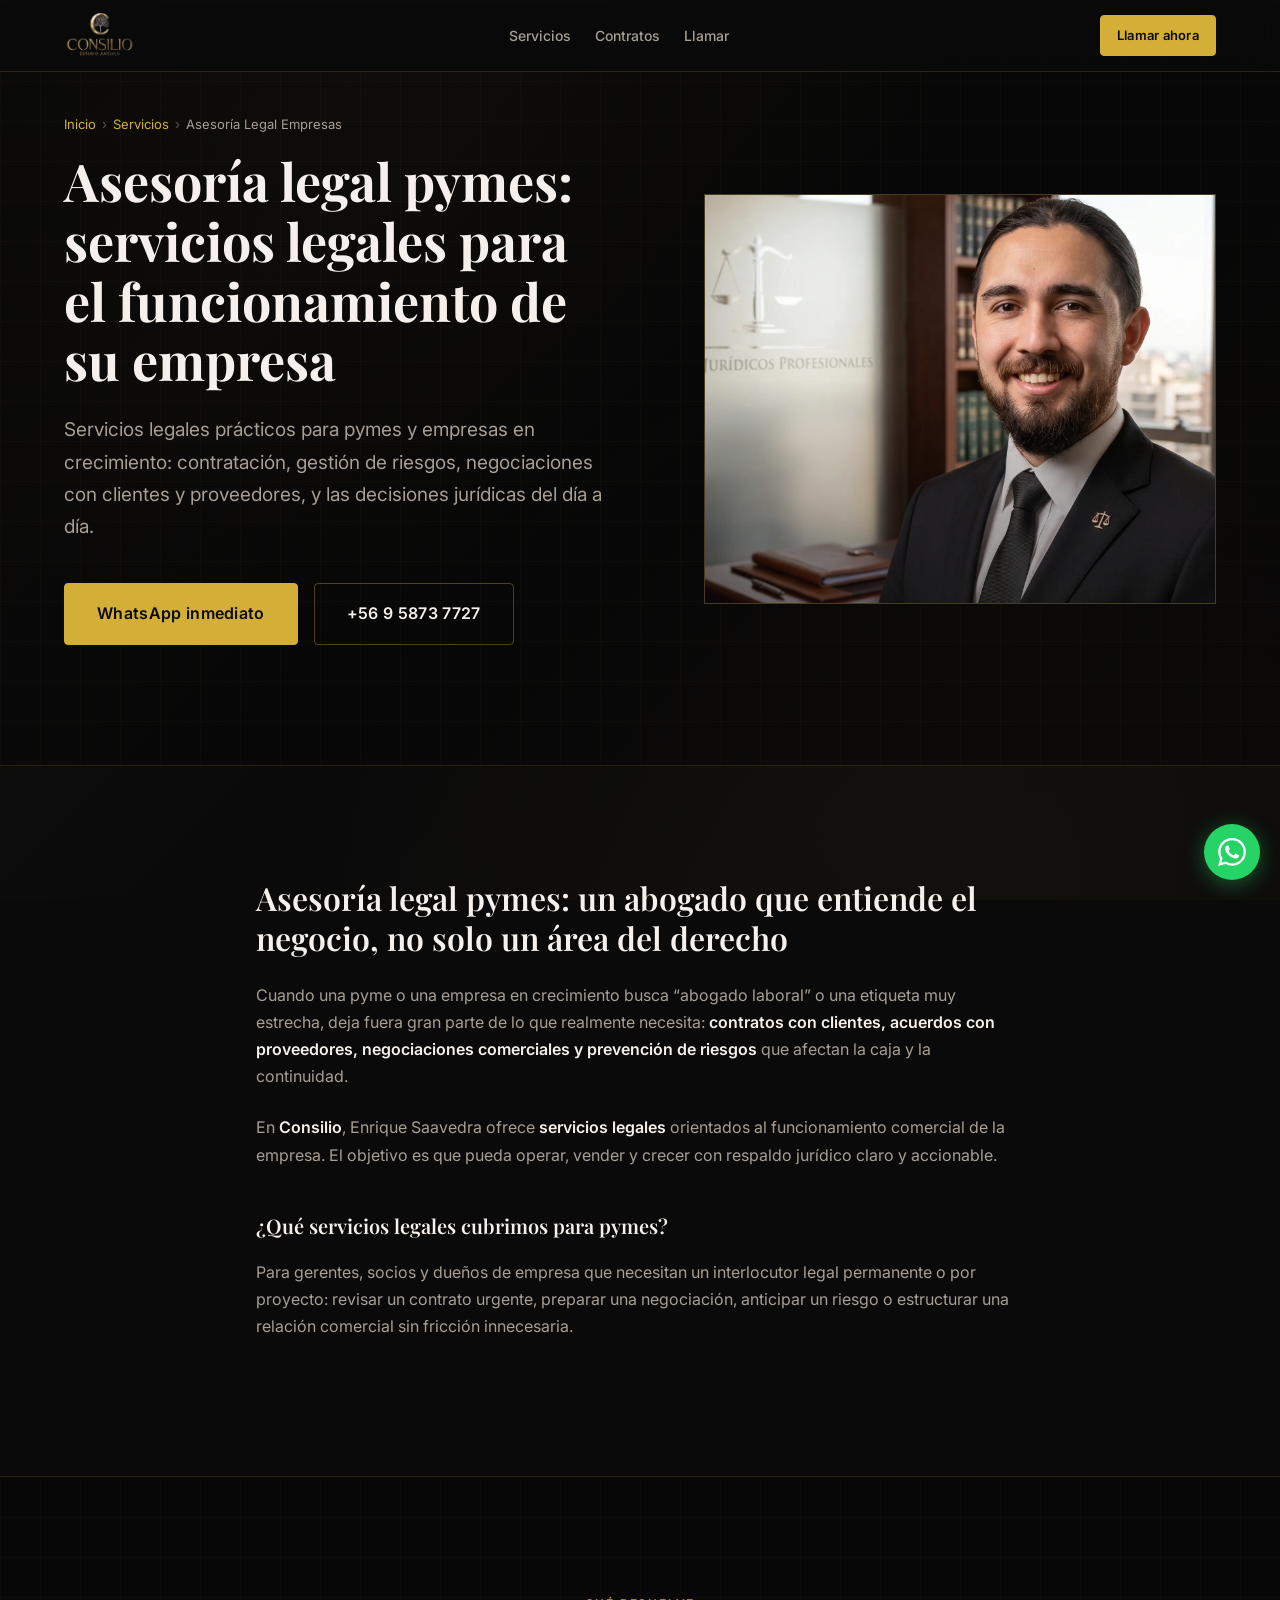
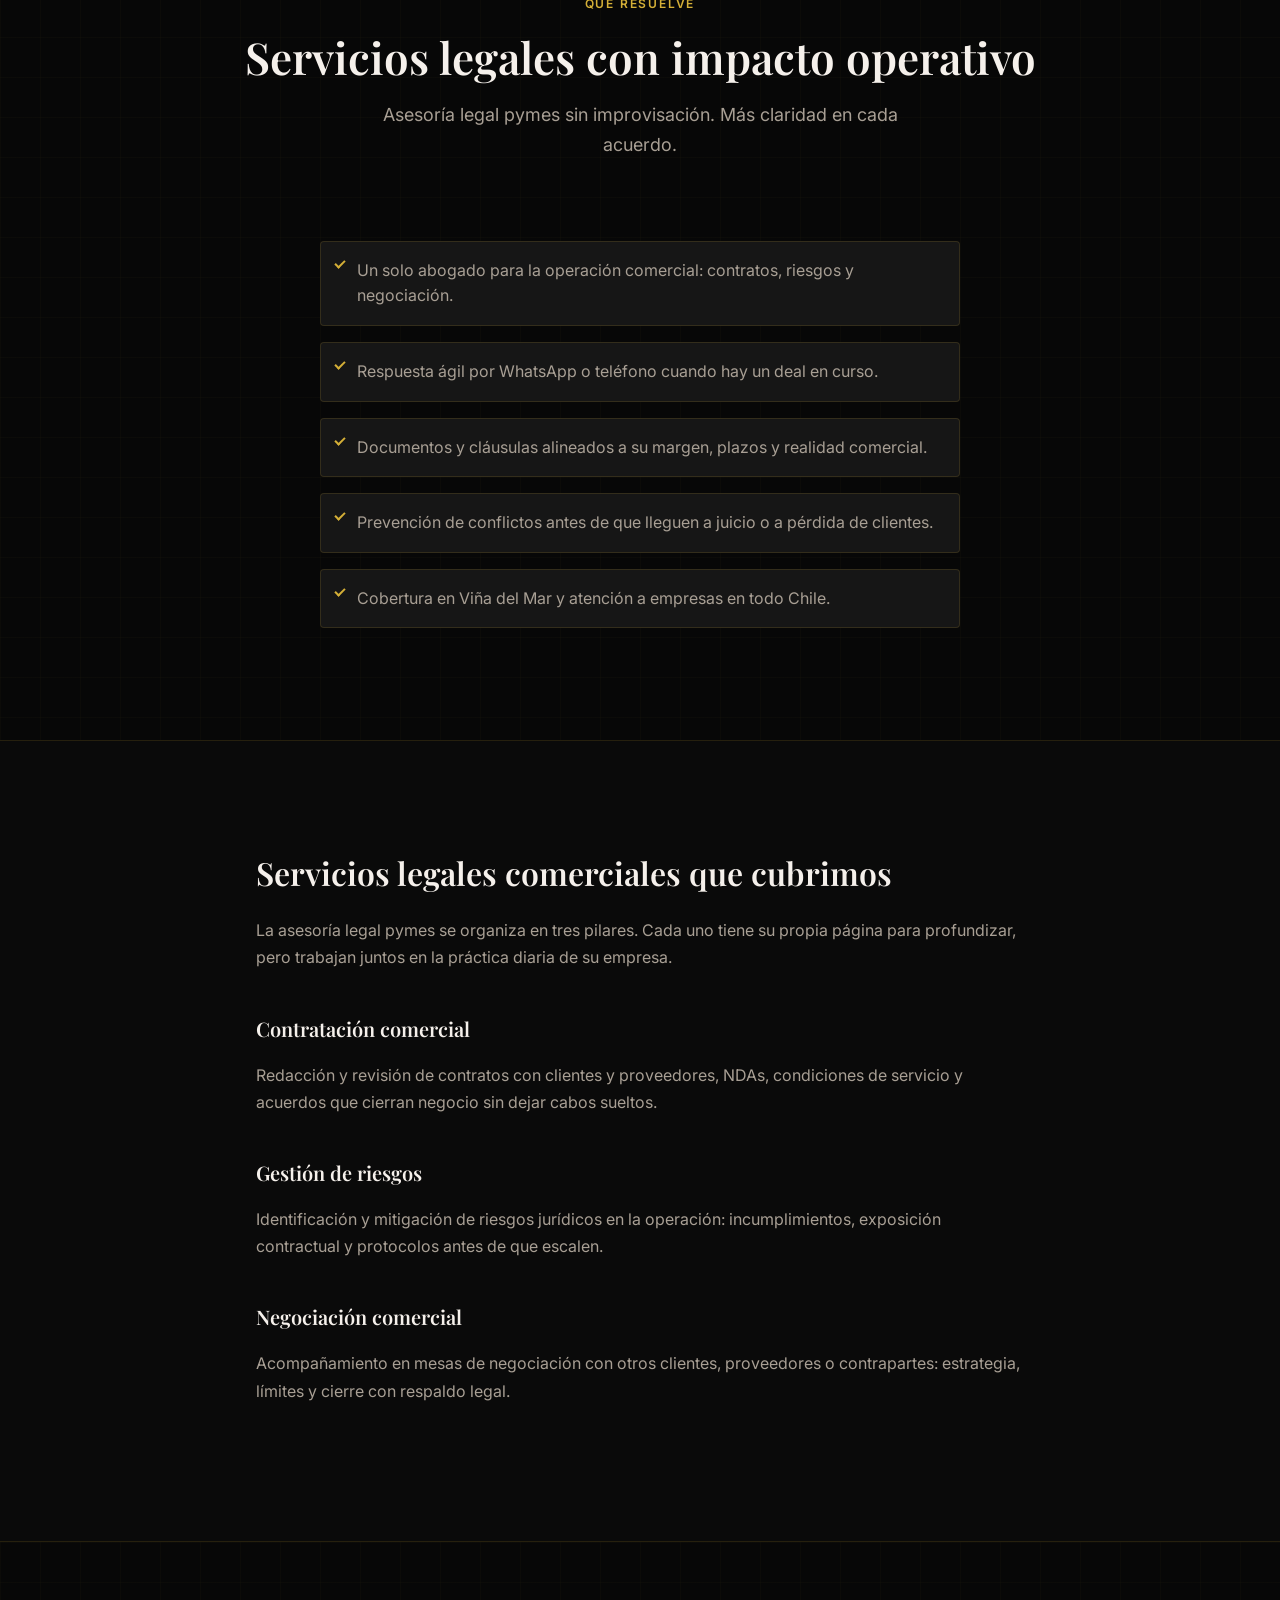
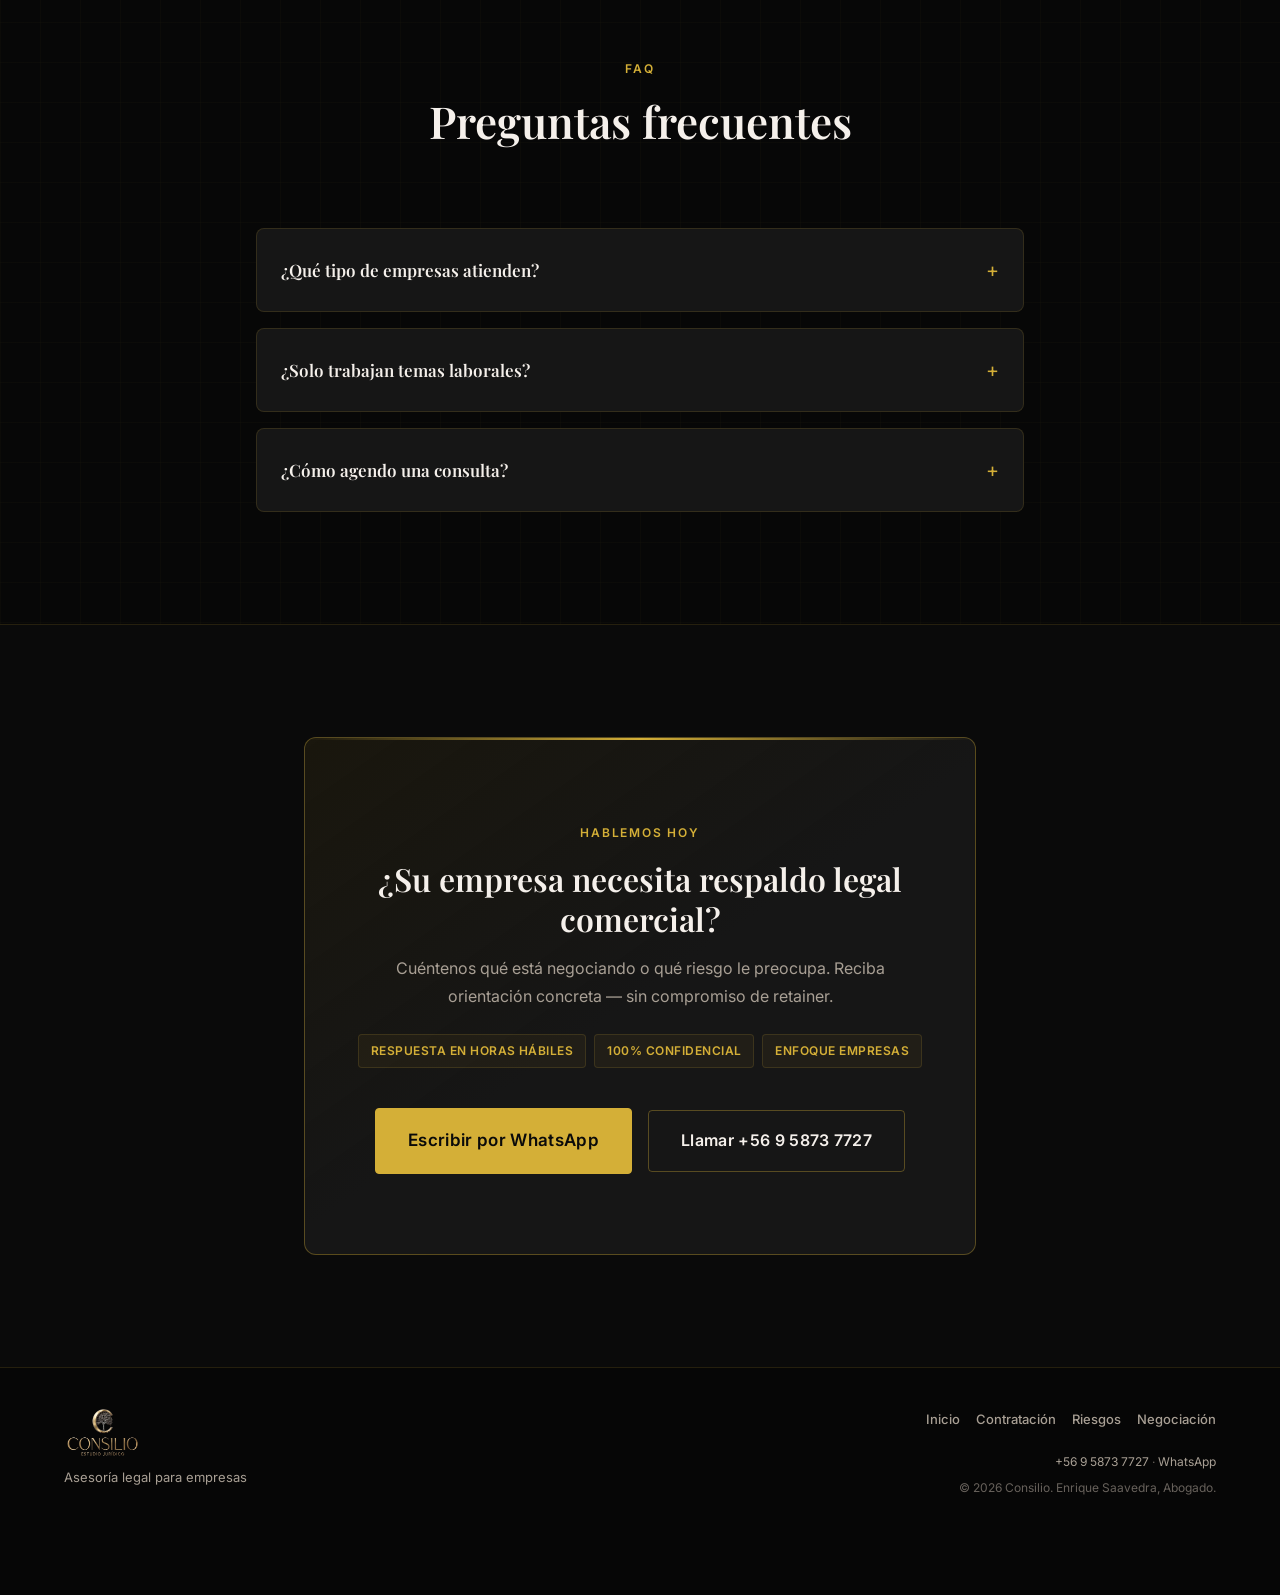
==== commit 09d49869: "Update SEO metadata and content across multiple service pages for Consilio. Revise descriptions, tit" ====
--- a/asesoria-legal-empresas.html
+++ b/asesoria-legal-empresas.html
@@ -3,18 +3,18 @@
 <head>
   <meta charset="UTF-8">
   <meta name="viewport" content="width=device-width, initial-scale=1.0">
-  <meta name="description" content="Asesoría legal para empresas en Chile: contratos comerciales, riesgos y negociaciones. Abogado Enrique Saavedra — Consilio, Viña del Mar. WhatsApp +56 9 5873 7727.">
+  <meta name="description" content="Asesoría legal pymes y servicios legales para empresas en Chile: contratos, riesgos y negociaciones. Enrique Saavedra — Consilio. WhatsApp +56 9 5873 7727.">
   <meta name="robots" content="index, follow, max-snippet:-1, max-image-preview:large">
   <meta name="author" content="Enrique Saavedra — Consilio Estudio Jurídico">
   <meta name="geo.region" content="CL-VS">
   <meta name="geo.placename" content="Viña del Mar">
   <meta name="theme-color" content="#0a0a0a">
-  <title>Asesoría Legal para Empresas en Chile | Abogado Comercial | Consilio</title>
+  <title>Asesoría Legal Pymes | Servicios Legales para Empresas | Consilio</title>
   <link rel="canonical" href="https://consilio.cl/servicios/asesoria-legal-empresas">
 
   <meta property="og:type" content="website">
-  <meta property="og:title" content="Asesoría Legal para Empresas en Chile | Consilio">
-  <meta property="og:description" content="Acompañamiento jurídico del funcionamiento de su empresa: contratación, riesgos y negociación con clientes y proveedores.">
+  <meta property="og:title" content="Asesoría Legal Pymes | Servicios Legales | Consilio">
+  <meta property="og:description" content="Asesoría legal pymes: servicios legales para el funcionamiento comercial de su empresa.">
   <meta property="og:locale" content="es_CL">
   <meta property="og:url" content="https://consilio.cl/servicios/asesoria-legal-empresas">
   <meta property="og:image" content="https://consilio.cl/enrique-saavedra/EnriqueS.webp">
@@ -133,8 +133,8 @@
             <span class="breadcrumb__sep" aria-hidden="true">›</span>
             <span aria-current="page">Asesoría Legal Empresas</span>
           </nav>
-          <h1 class="hero__title">Asesoría legal para empresas: el abogado de su operación comercial</h1>
-          <p class="hero__subtitle">No nos cerramos a una sola especialidad. Acompañamos el funcionamiento de su empresa: contratación, gestión de riesgos, negociaciones con clientes y proveedores, y las decisiones jurídicas del día a día.</p>
+          <h1 class="hero__title">Asesoría legal pymes: servicios legales para el funcionamiento de su empresa</h1>
+          <p class="hero__subtitle">Servicios legales prácticos para pymes y empresas en crecimiento: contratación, gestión de riesgos, negociaciones con clientes y proveedores, y las decisiones jurídicas del día a día.</p>
           <div class="hero__actions">
             <a href="https://wa.me/56958737727?text=Hola,%20necesito%20asesor%C3%ADa%20legal%20para%20mi%20empresa." class="btn btn--primary btn--lg" target="_blank" rel="noopener noreferrer">WhatsApp inmediato</a>
             <a href="tel:+56958737727" class="btn btn--ghost btn--lg">+56 9 5873 7727</a>
@@ -150,10 +150,10 @@
 
     <article id="problema" class="contenido-seo section">
       <div class="container contenido-seo__inner">
-        <h2>Su empresa necesita un abogado que entienda el negocio, no solo un área del derecho</h2>
+        <h2>Asesoría legal pymes: un abogado que entiende el negocio, no solo un área del derecho</h2>
         <p>Cuando una pyme o una empresa en crecimiento busca “abogado laboral” o una etiqueta muy estrecha, deja fuera gran parte de lo que realmente necesita: <strong>contratos con clientes, acuerdos con proveedores, negociaciones comerciales y prevención de riesgos</strong> que afectan la caja y la continuidad.</p>
-        <p>En <strong>Consilio</strong>, Enrique Saavedra ofrece <strong>asesoría legal general en materias comerciales</strong>: todo lo que tiene que ver con el funcionamiento de la empresa. El objetivo es que pueda operar, vender y crecer con respaldo jurídico claro y accionable.</p>
-        <h3>¿Para quién es este servicio?</h3>
+        <p>En <strong>Consilio</strong>, Enrique Saavedra ofrece <strong>servicios legales</strong> orientados al funcionamiento comercial de la empresa. El objetivo es que pueda operar, vender y crecer con respaldo jurídico claro y accionable.</p>
+        <h3>¿Qué servicios legales cubrimos para pymes?</h3>
         <p>Para gerentes, socios y dueños de empresa que necesitan un interlocutor legal permanente o por proyecto: revisar un contrato urgente, preparar una negociación, anticipar un riesgo o estructurar una relación comercial sin fricción innecesaria.</p>
       </div>
     </article>
@@ -162,8 +162,8 @@
       <div class="container">
         <header class="section__header section__header--center">
           <span class="section__eyebrow">Qué resuelve</span>
-          <h2 id="beneficios-title" class="section__title">Beneficios operativos para su empresa</h2>
-          <p class="section__lead">Menos improvisación legal. Más claridad en cada acuerdo.</p>
+          <h2 id="beneficios-title" class="section__title">Servicios legales con impacto operativo</h2>
+          <p class="section__lead">Asesoría legal pymes sin improvisación. Más claridad en cada acuerdo.</p>
         </header>
         <ul class="service-benefits">
           <li>Un solo abogado para la operación comercial: contratos, riesgos y negociación.</li>
@@ -177,8 +177,8 @@
 
     <section id="alcance" class="contenido-seo section" aria-labelledby="alcance-title">
       <div class="container contenido-seo__inner">
-        <h2 id="alcance-title">Áreas de asesoría comercial que cubrimos</h2>
-        <p>El servicio se organiza en tres pilares. Cada uno tiene su propia página SEO para profundizar, pero trabajan juntos en la práctica diaria de su empresa.</p>
+        <h2 id="alcance-title">Servicios legales comerciales que cubrimos</h2>
+        <p>La asesoría legal pymes se organiza en tres pilares. Cada uno tiene su propia página para profundizar, pero trabajan juntos en la práctica diaria de su empresa.</p>
         <h3><a href="contratacion-comercial.html">Contratación comercial</a></h3>
         <p>Redacción y revisión de contratos con clientes y proveedores, NDAs, condiciones de servicio y acuerdos que cierran negocio sin dejar cabos sueltos.</p>
         <h3><a href="gestion-de-riesgos.html">Gestión de riesgos</a></h3>
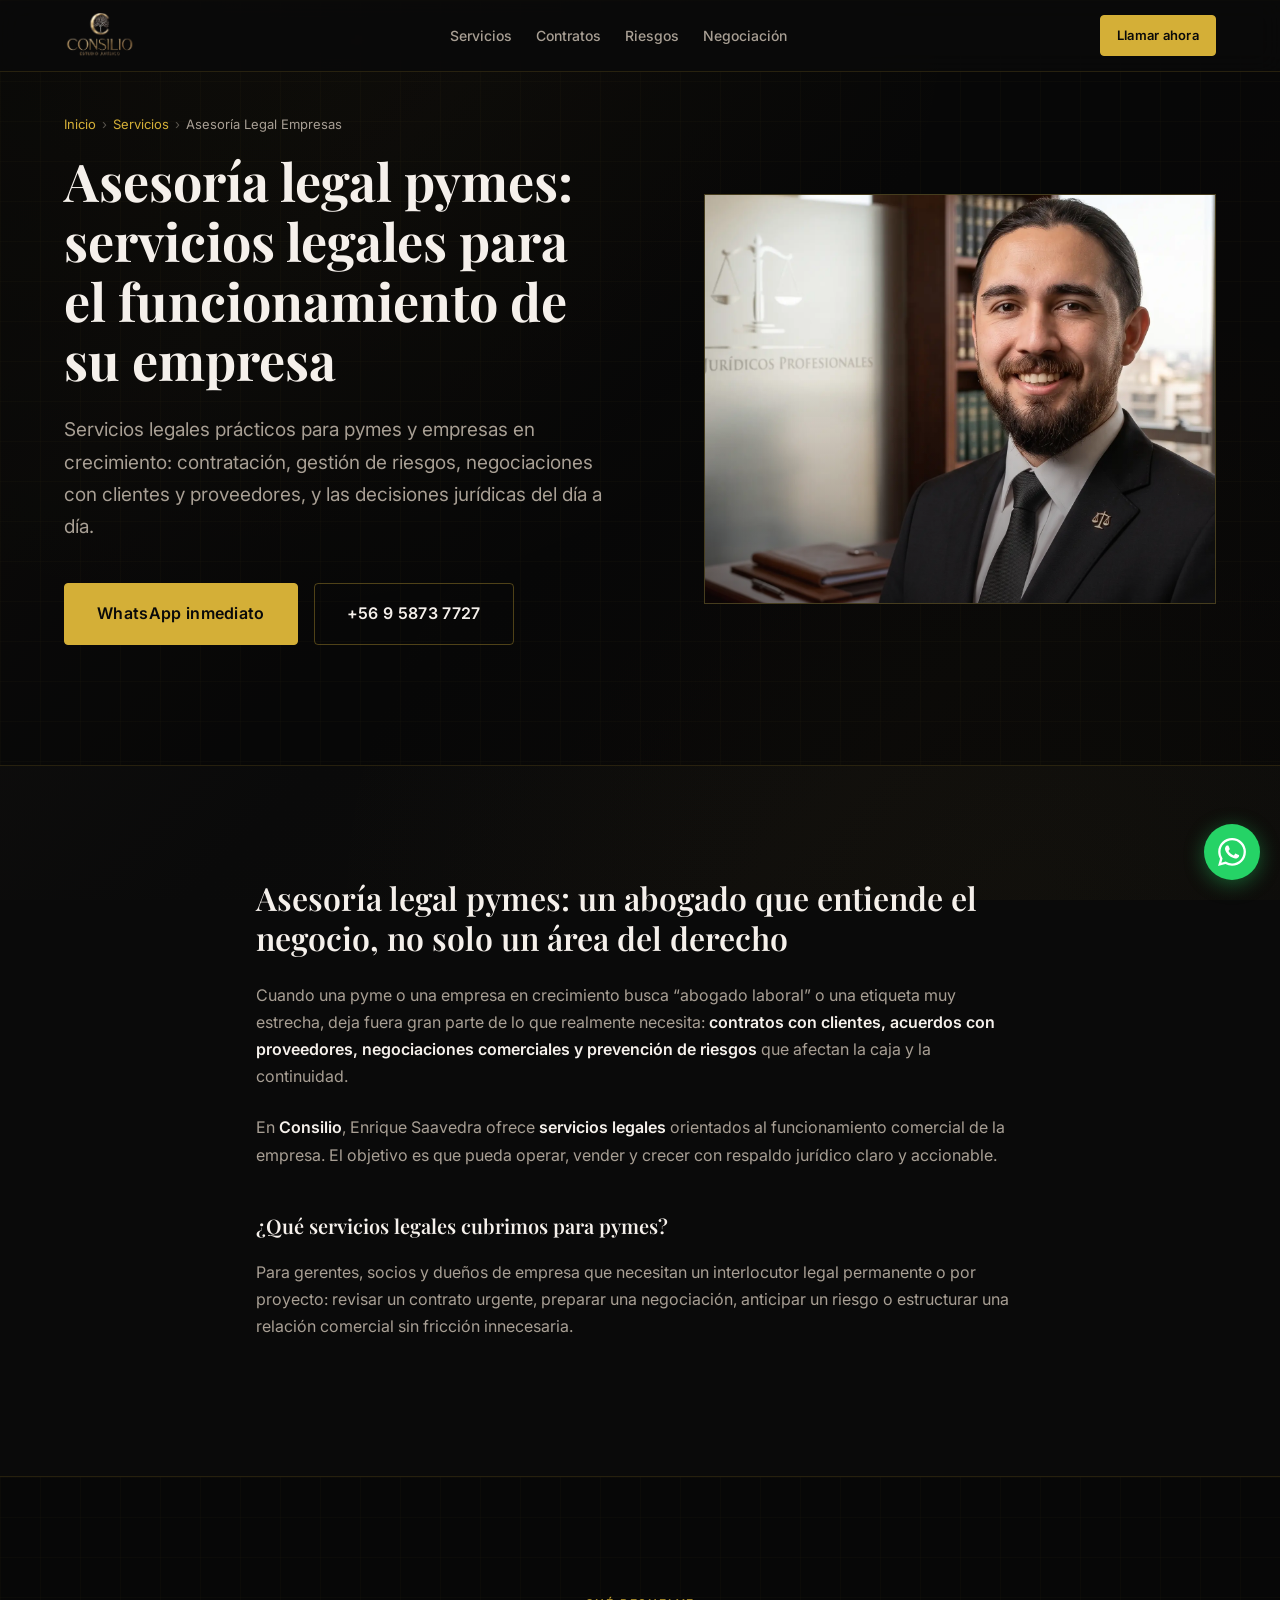
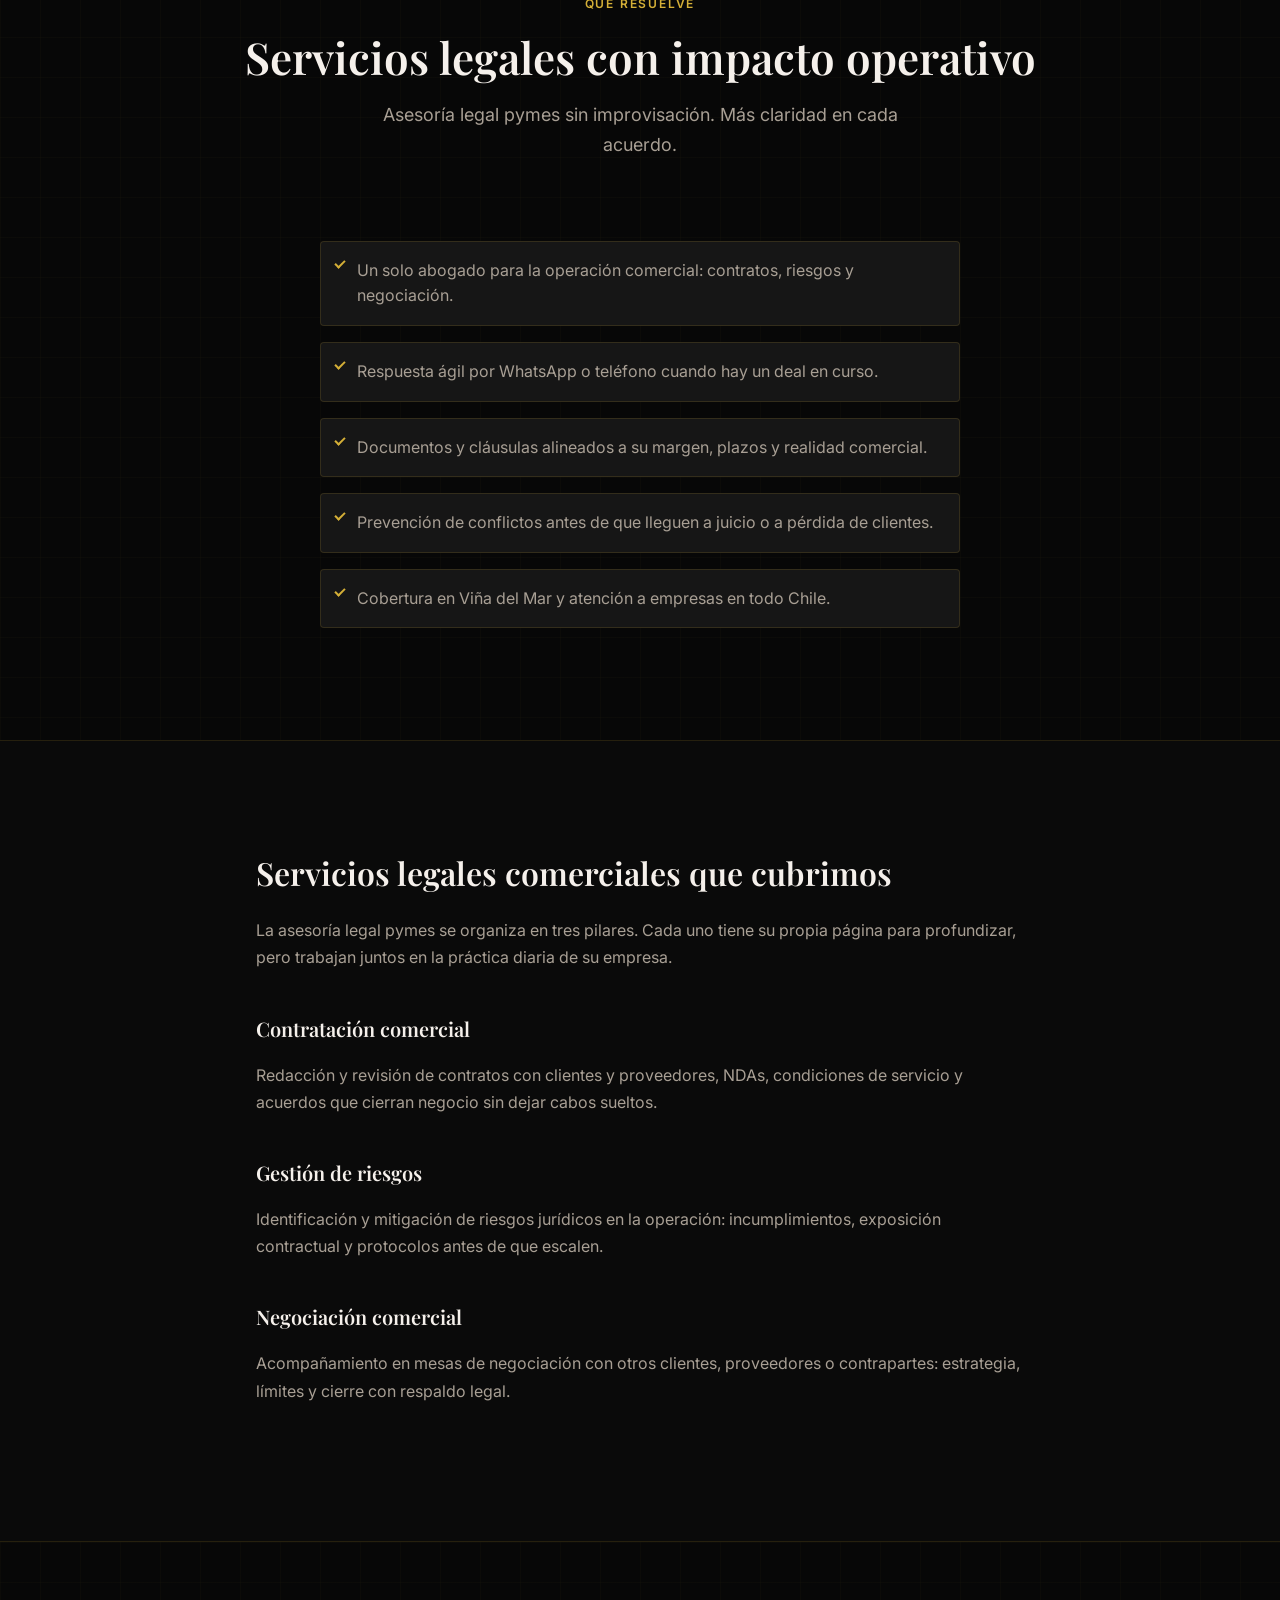
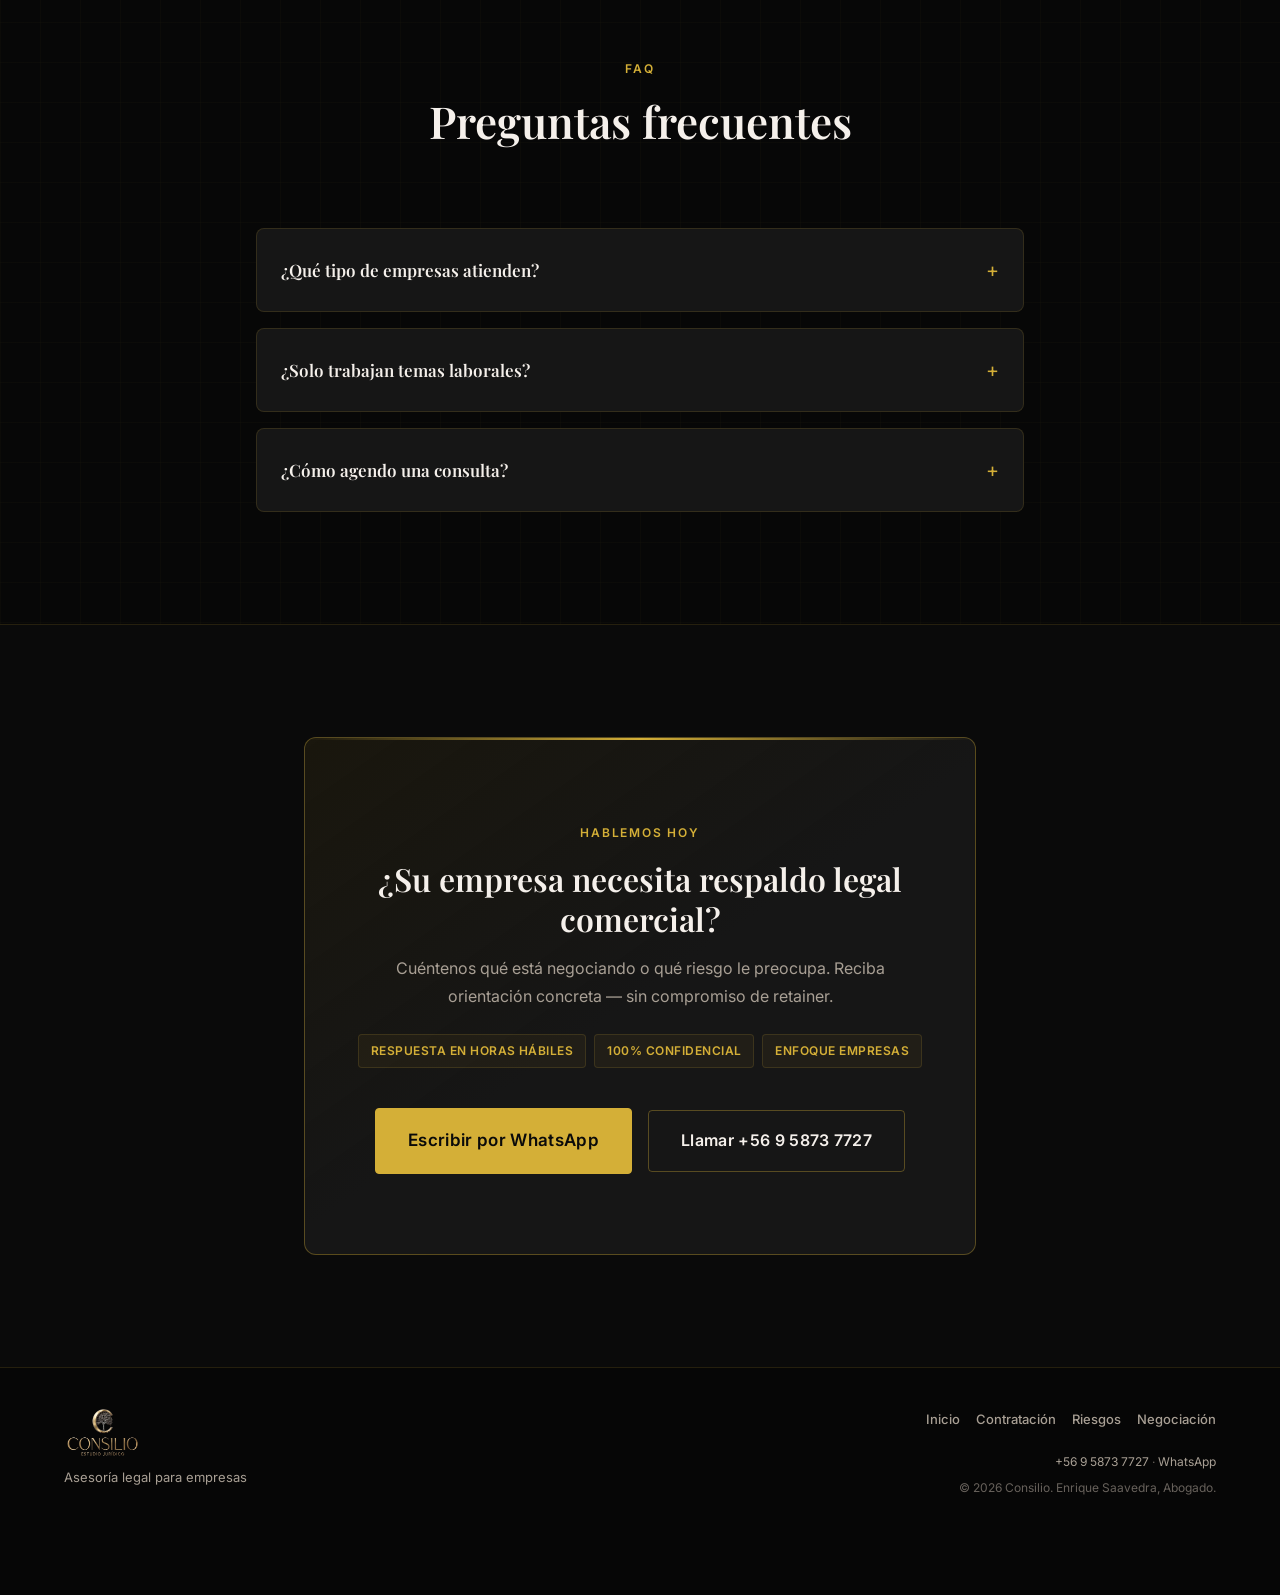
==== commit 20422da7: "Implement clean URL redirections and update service links across multiple HTML files for Consilio. E" ====
--- a/asesoria-legal-empresas.html
+++ b/asesoria-legal-empresas.html
@@ -105,14 +105,15 @@
 
   <header class="header" id="header">
     <div class="container header__inner">
-      <a href="index.html" class="logo" aria-label="Consilio — Estudio Jurídico, inicio">
+      <a href="/enrique-saavedra" class="logo" aria-label="Consilio — Estudio Jurídico, inicio">
         <img class="logo__img" src="consilio-logo.png" alt="Consilio — Estudio Jurídico" width="120" height="52" loading="eager" decoding="async">
       </a>
       <nav class="nav" id="nav" aria-label="Navegación principal">
         <ul class="nav__list">
-          <li><a href="index.html#servicios" class="nav__link">Servicios</a></li>
-          <li><a href="contratacion-comercial.html" class="nav__link">Contratos</a></li>
-          <li><a href="tel:+56958737727" class="nav__link">Llamar</a></li>
+          <li><a href="/enrique-saavedra#servicios" class="nav__link">Servicios</a></li>
+          <li><a href="/servicios/contratacion-comercial" class="nav__link">Contratos</a></li>
+          <li><a href="/servicios/gestion-de-riesgos" class="nav__link">Riesgos</a></li>
+          <li><a href="/servicios/negociacion-comercial" class="nav__link">Negociación</a></li>
         </ul>
       </nav>
       <a href="tel:+56958737727" class="btn btn--primary btn--sm header__cta">Llamar ahora</a>
@@ -127,9 +128,9 @@
       <div class="container hero-service__grid">
         <div class="hero-service__content">
           <nav class="breadcrumb" aria-label="Ruta de navegación">
-            <a href="index.html">Inicio</a>
+            <a href="/enrique-saavedra">Inicio</a>
             <span class="breadcrumb__sep" aria-hidden="true">›</span>
-            <a href="index.html#servicios">Servicios</a>
+            <a href="/enrique-saavedra#servicios">Servicios</a>
             <span class="breadcrumb__sep" aria-hidden="true">›</span>
             <span aria-current="page">Asesoría Legal Empresas</span>
           </nav>
@@ -179,11 +180,11 @@
       <div class="container contenido-seo__inner">
         <h2 id="alcance-title">Servicios legales comerciales que cubrimos</h2>
         <p>La asesoría legal pymes se organiza en tres pilares. Cada uno tiene su propia página para profundizar, pero trabajan juntos en la práctica diaria de su empresa.</p>
-        <h3><a href="contratacion-comercial.html">Contratación comercial</a></h3>
+        <h3><a href="/servicios/contratacion-comercial">Contratación comercial</a></h3>
         <p>Redacción y revisión de contratos con clientes y proveedores, NDAs, condiciones de servicio y acuerdos que cierran negocio sin dejar cabos sueltos.</p>
-        <h3><a href="gestion-de-riesgos.html">Gestión de riesgos</a></h3>
+        <h3><a href="/servicios/gestion-de-riesgos">Gestión de riesgos</a></h3>
         <p>Identificación y mitigación de riesgos jurídicos en la operación: incumplimientos, exposición contractual y protocolos antes de que escalen.</p>
-        <h3><a href="negociacion-comercial.html">Negociación comercial</a></h3>
+        <h3><a href="/servicios/negociacion-comercial">Negociación comercial</a></h3>
         <p>Acompañamiento en mesas de negociación con otros clientes, proveedores o contrapartes: estrategia, límites y cierre con respaldo legal.</p>
       </div>
     </section>
@@ -239,10 +240,10 @@
       </div>
       <div class="footer__meta">
         <nav class="footer__nav" aria-label="Enlaces de servicios">
-          <a href="index.html">Inicio</a>
-          <a href="contratacion-comercial.html">Contratación</a>
-          <a href="gestion-de-riesgos.html">Riesgos</a>
-          <a href="negociacion-comercial.html">Negociación</a>
+          <a href="/enrique-saavedra">Inicio</a>
+          <a href="/servicios/contratacion-comercial">Contratación</a>
+          <a href="/servicios/gestion-de-riesgos">Riesgos</a>
+          <a href="/servicios/negociacion-comercial">Negociación</a>
         </nav>
         <p class="footer__copy">
           <a href="tel:+56958737727">+56 9 5873 7727</a>
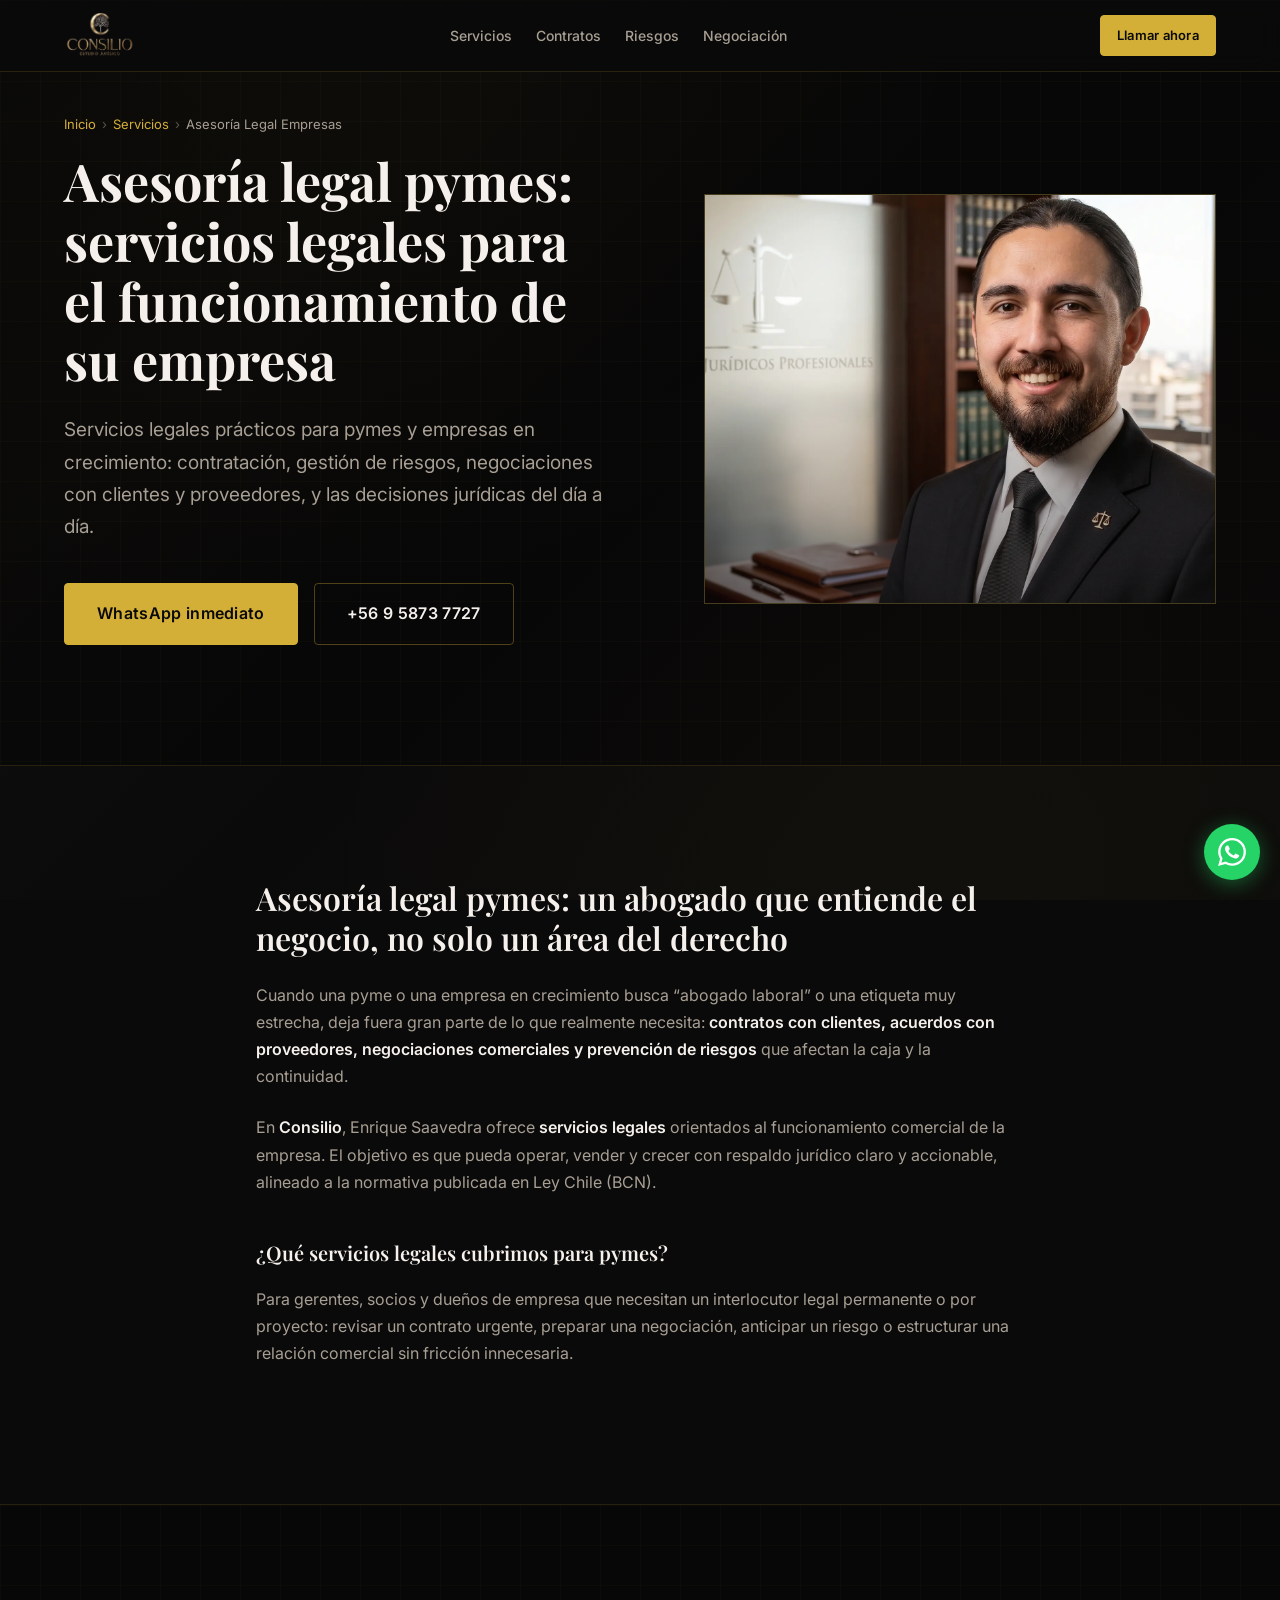
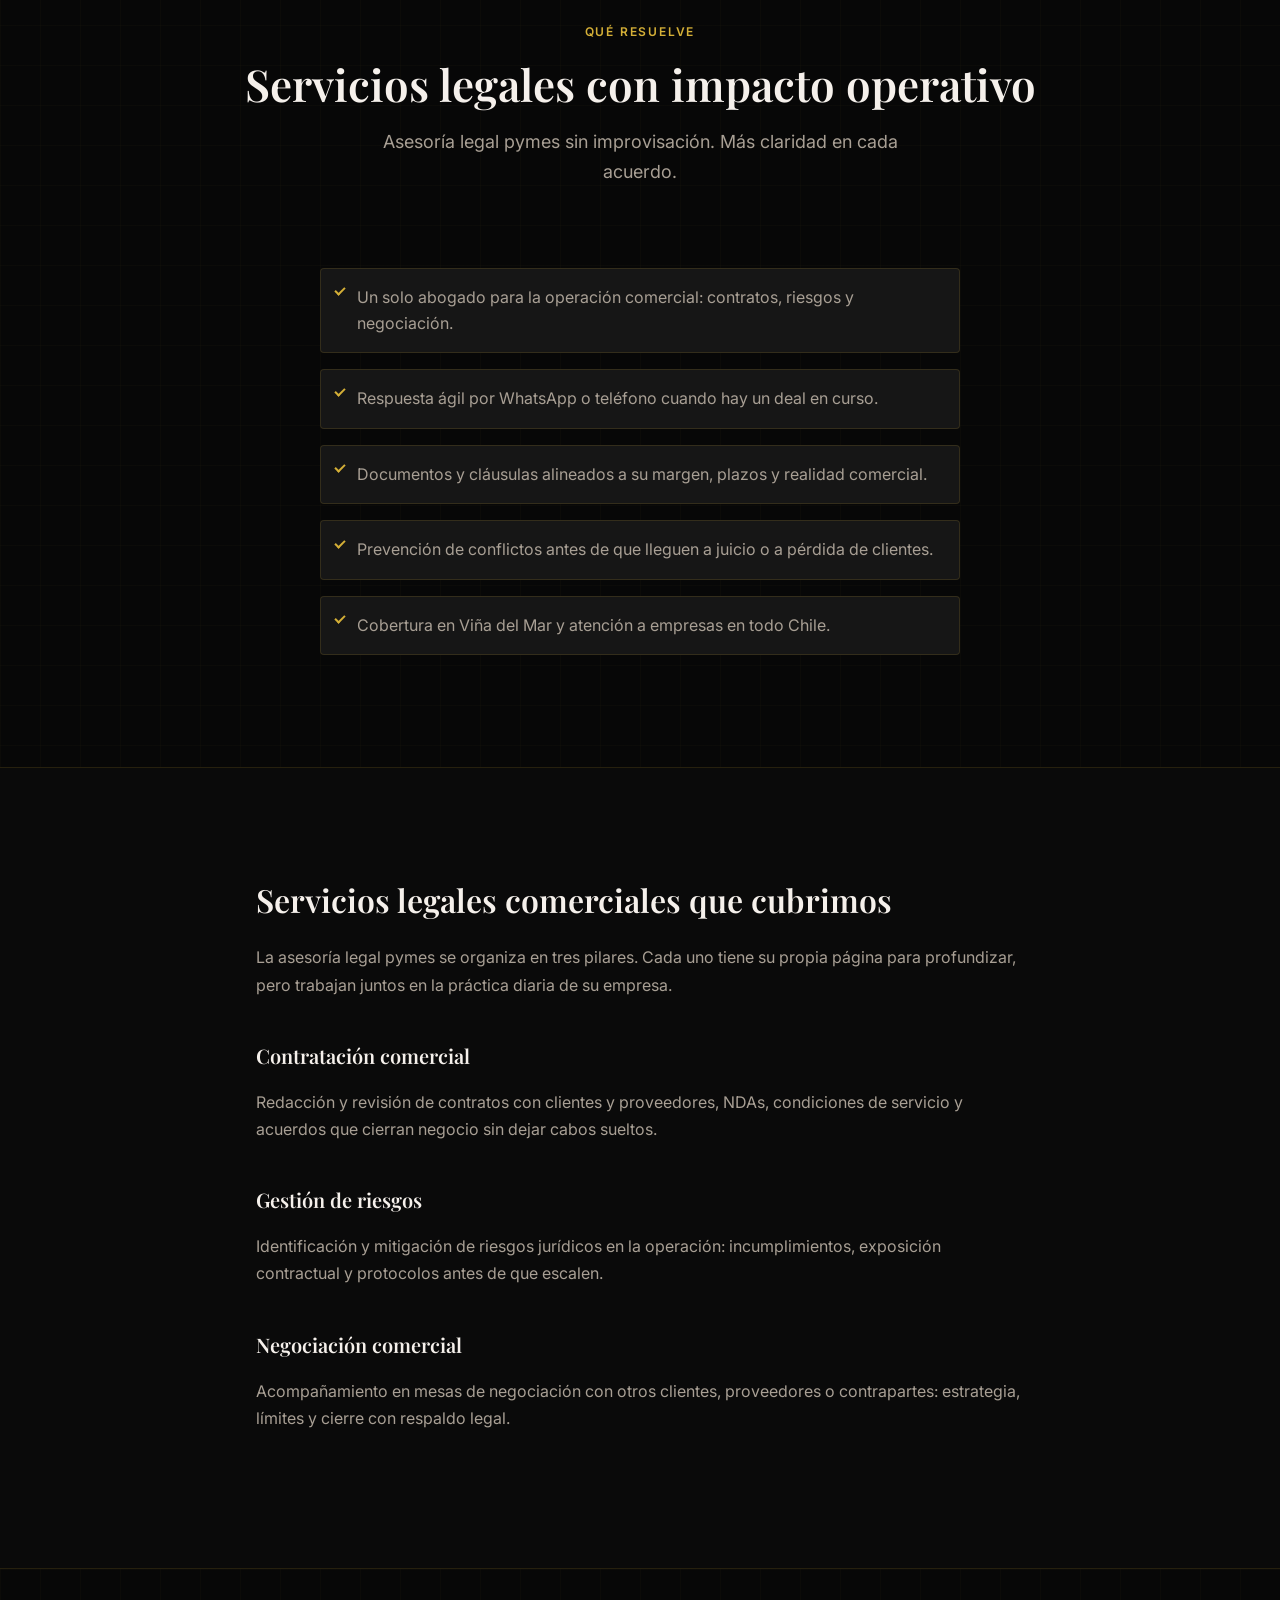
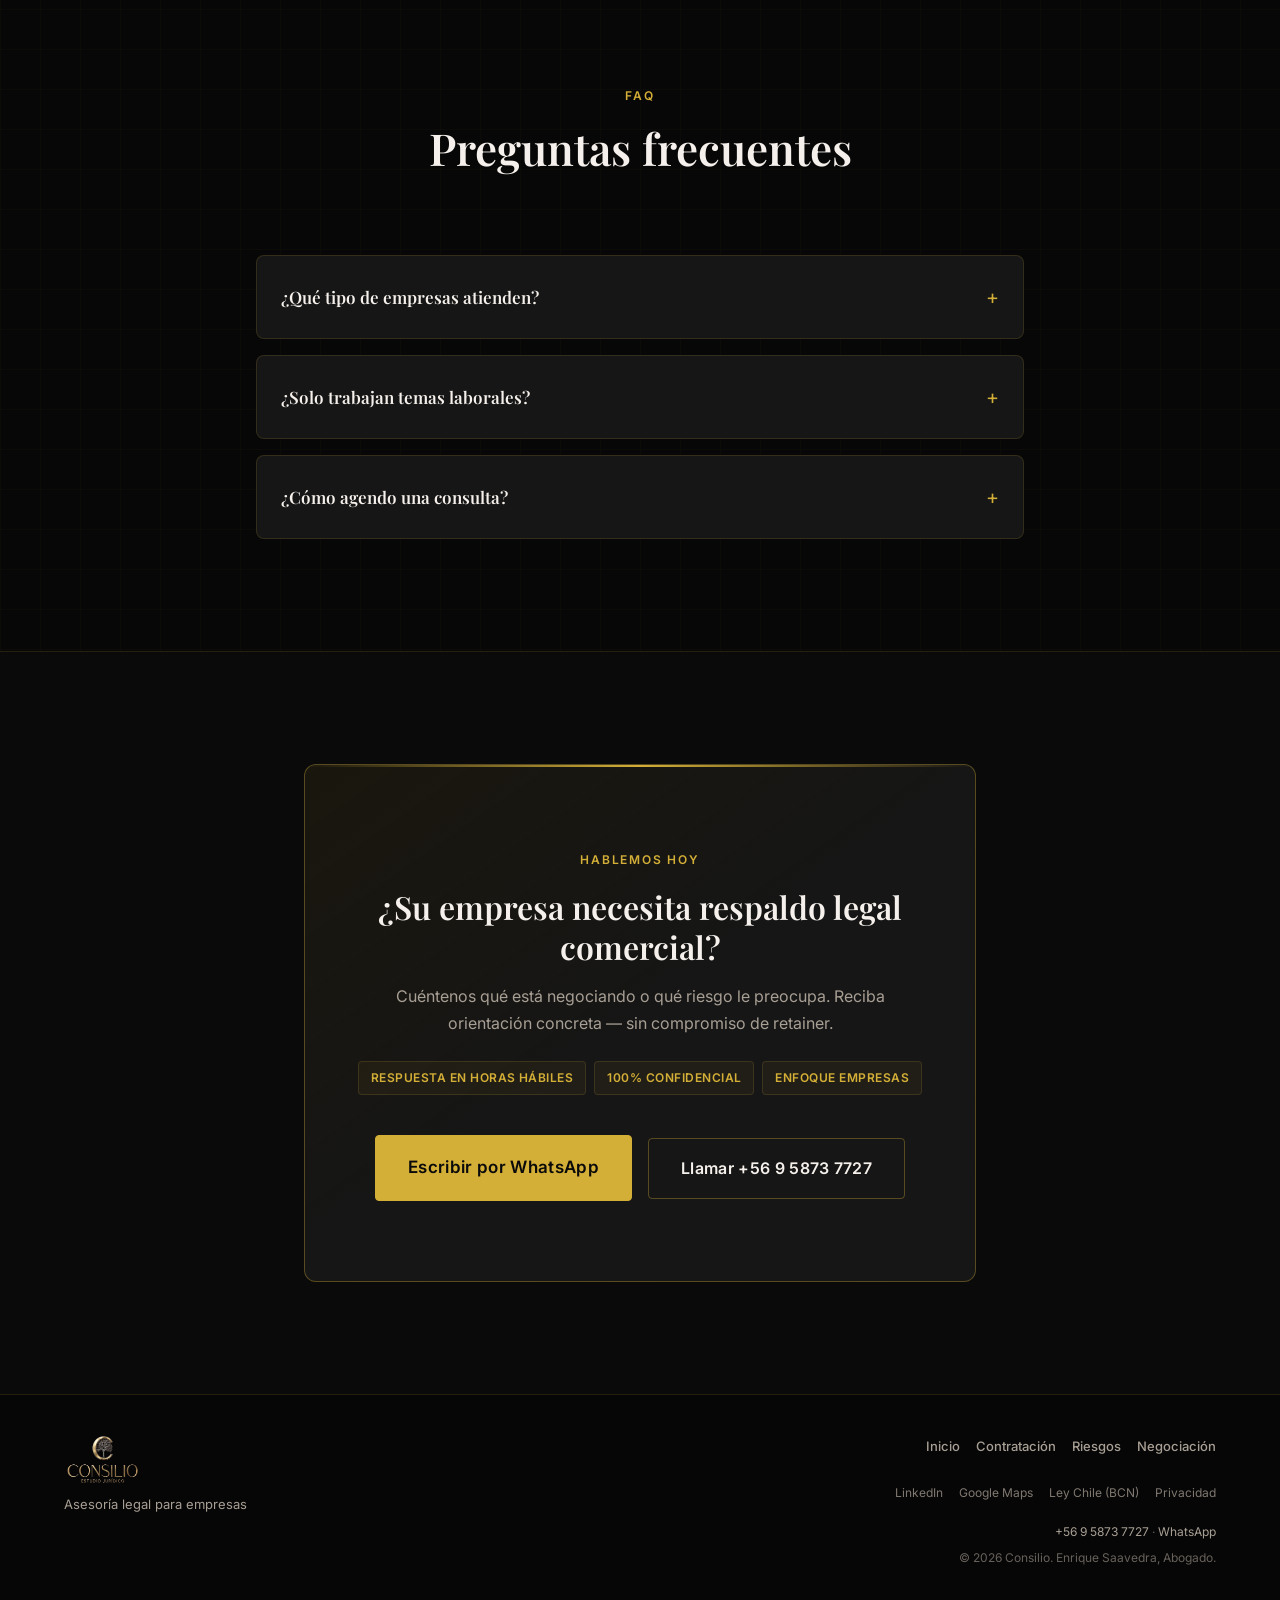
==== commit 03c80a8f: "Update SEO metadata and content across multiple service pages for Consilio. Revise titles, descripti" ====
--- a/asesoria-legal-empresas.html
+++ b/asesoria-legal-empresas.html
@@ -9,15 +9,26 @@
   <meta name="geo.region" content="CL-VS">
   <meta name="geo.placename" content="Viña del Mar">
   <meta name="theme-color" content="#0a0a0a">
-  <title>Asesoría Legal Pymes | Servicios Legales para Empresas | Consilio</title>
-  <link rel="canonical" href="https://consilio.cl/servicios/asesoria-legal-empresas">
+  <link rel="icon" href="https://consilio.cl/favicon.ico" sizes="any">
+  <link rel="icon" type="image/png" sizes="32x32" href="https://consilio.cl/favicon-32x32.png">
+  <link rel="icon" type="image/png" sizes="16x16" href="https://consilio.cl/favicon-16x16.png">
+  <link rel="icon" type="image/png" sizes="192x192" href="https://consilio.cl/favicon-192x192.png">
+  <link rel="apple-touch-icon" sizes="180x180" href="https://consilio.cl/apple-touch-icon.png">
+  <title>Asesoría Legal para Empresas | Consilio</title>
+  <link rel="canonical" href="https://consilio.cl/asesoria-legal-empresas.html">
 
   <meta property="og:type" content="website">
-  <meta property="og:title" content="Asesoría Legal Pymes | Servicios Legales | Consilio">
-  <meta property="og:description" content="Asesoría legal pymes: servicios legales para el funcionamiento comercial de su empresa.">
+  <meta property="og:title" content="Asesoría Legal para Empresas | Consilio">
+  <meta property="og:description" content="Servicios legales para el día a día comercial de su empresa. Contratos, riesgos y negociación.">
   <meta property="og:locale" content="es_CL">
-  <meta property="og:url" content="https://consilio.cl/servicios/asesoria-legal-empresas">
-  <meta property="og:image" content="https://consilio.cl/enrique-saavedra/EnriqueS.webp">
+  <meta property="og:url" content="https://consilio.cl/asesoria-legal-empresas.html">
+  <meta property="og:image" content="https://consilio.cl/EnriqueS.webp">
+  <meta property="og:site_name" content="Consilio — Estudio Jurídico">
+  <meta property="og:image:alt" content="Enrique Saavedra, abogado de empresas — Consilio Estudio Jurídico">
+  <meta name="twitter:card" content="summary_large_image">
+  <meta name="twitter:title" content="Asesoría Legal para Empresas | Consilio">
+  <meta name="twitter:description" content="Servicios legales para el día a día comercial de su empresa. Contratos, riesgos y negociación.">
+  <meta name="twitter:image" content="https://consilio.cl/EnriqueS.webp">
 
   <link rel="preload" as="image" href="EnriqueS.webp" type="image/webp" fetchpriority="high">
   <link rel="preconnect" href="https://fonts.googleapis.com">
@@ -62,9 +73,9 @@
       {
         "@type": "BreadcrumbList",
         "itemListElement": [
-          { "@type": "ListItem", "position": 1, "name": "Inicio", "item": "https://consilio.cl/enrique-saavedra" },
-          { "@type": "ListItem", "position": 2, "name": "Servicios", "item": "https://consilio.cl/enrique-saavedra#servicios" },
-          { "@type": "ListItem", "position": 3, "name": "Asesoría Legal para Empresas", "item": "https://consilio.cl/servicios/asesoria-legal-empresas" }
+          { "@type": "ListItem", "position": 1, "name": "Inicio", "item": "https://consilio.cl/" },
+          { "@type": "ListItem", "position": 2, "name": "Servicios", "item": "https://consilio.cl/#servicios" },
+          { "@type": "ListItem", "position": 3, "name": "Asesoría Legal para Empresas", "item": "https://consilio.cl/asesoria-legal-empresas.html" }
         ]
       },
       {
@@ -105,15 +116,15 @@
 
   <header class="header" id="header">
     <div class="container header__inner">
-      <a href="/enrique-saavedra" class="logo" aria-label="Consilio — Estudio Jurídico, inicio">
+      <a href="/" class="logo" aria-label="Consilio — Estudio Jurídico, inicio">
         <img class="logo__img" src="consilio-logo.png" alt="Consilio — Estudio Jurídico" width="120" height="52" loading="eager" decoding="async">
       </a>
       <nav class="nav" id="nav" aria-label="Navegación principal">
         <ul class="nav__list">
-          <li><a href="/enrique-saavedra#servicios" class="nav__link">Servicios</a></li>
-          <li><a href="/servicios/contratacion-comercial" class="nav__link">Contratos</a></li>
-          <li><a href="/servicios/gestion-de-riesgos" class="nav__link">Riesgos</a></li>
-          <li><a href="/servicios/negociacion-comercial" class="nav__link">Negociación</a></li>
+          <li><a href="/#servicios" class="nav__link">Servicios</a></li>
+          <li><a href="/contratacion-comercial.html" class="nav__link">Contratos</a></li>
+          <li><a href="/gestion-de-riesgos.html" class="nav__link">Riesgos</a></li>
+          <li><a href="/negociacion-comercial.html" class="nav__link">Negociación</a></li>
         </ul>
       </nav>
       <a href="tel:+56958737727" class="btn btn--primary btn--sm header__cta">Llamar ahora</a>
@@ -128,9 +139,9 @@
       <div class="container hero-service__grid">
         <div class="hero-service__content">
           <nav class="breadcrumb" aria-label="Ruta de navegación">
-            <a href="/enrique-saavedra">Inicio</a>
+            <a href="/">Inicio</a>
             <span class="breadcrumb__sep" aria-hidden="true">›</span>
-            <a href="/enrique-saavedra#servicios">Servicios</a>
+            <a href="/#servicios">Servicios</a>
             <span class="breadcrumb__sep" aria-hidden="true">›</span>
             <span aria-current="page">Asesoría Legal Empresas</span>
           </nav>
@@ -153,7 +164,7 @@
       <div class="container contenido-seo__inner">
         <h2>Asesoría legal pymes: un abogado que entiende el negocio, no solo un área del derecho</h2>
         <p>Cuando una pyme o una empresa en crecimiento busca “abogado laboral” o una etiqueta muy estrecha, deja fuera gran parte de lo que realmente necesita: <strong>contratos con clientes, acuerdos con proveedores, negociaciones comerciales y prevención de riesgos</strong> que afectan la caja y la continuidad.</p>
-        <p>En <strong>Consilio</strong>, Enrique Saavedra ofrece <strong>servicios legales</strong> orientados al funcionamiento comercial de la empresa. El objetivo es que pueda operar, vender y crecer con respaldo jurídico claro y accionable.</p>
+        <p>En <strong>Consilio</strong>, Enrique Saavedra ofrece <strong>servicios legales</strong> orientados al funcionamiento comercial de la empresa. El objetivo es que pueda operar, vender y crecer con respaldo jurídico claro y accionable, alineado a la normativa publicada en <a href="https://www.bcn.cl/leychile" target="_blank" rel="noopener noreferrer">Ley Chile (BCN)</a>.</p>
         <h3>¿Qué servicios legales cubrimos para pymes?</h3>
         <p>Para gerentes, socios y dueños de empresa que necesitan un interlocutor legal permanente o por proyecto: revisar un contrato urgente, preparar una negociación, anticipar un riesgo o estructurar una relación comercial sin fricción innecesaria.</p>
       </div>
@@ -180,11 +191,11 @@
       <div class="container contenido-seo__inner">
         <h2 id="alcance-title">Servicios legales comerciales que cubrimos</h2>
         <p>La asesoría legal pymes se organiza en tres pilares. Cada uno tiene su propia página para profundizar, pero trabajan juntos en la práctica diaria de su empresa.</p>
-        <h3><a href="/servicios/contratacion-comercial">Contratación comercial</a></h3>
+        <h3><a href="/contratacion-comercial.html">Contratación comercial</a></h3>
         <p>Redacción y revisión de contratos con clientes y proveedores, NDAs, condiciones de servicio y acuerdos que cierran negocio sin dejar cabos sueltos.</p>
-        <h3><a href="/servicios/gestion-de-riesgos">Gestión de riesgos</a></h3>
+        <h3><a href="/gestion-de-riesgos.html">Gestión de riesgos</a></h3>
         <p>Identificación y mitigación de riesgos jurídicos en la operación: incumplimientos, exposición contractual y protocolos antes de que escalen.</p>
-        <h3><a href="/servicios/negociacion-comercial">Negociación comercial</a></h3>
+        <h3><a href="/negociacion-comercial.html">Negociación comercial</a></h3>
         <p>Acompañamiento en mesas de negociación con otros clientes, proveedores o contrapartes: estrategia, límites y cierre con respaldo legal.</p>
       </div>
     </section>
@@ -240,10 +251,16 @@
       </div>
       <div class="footer__meta">
         <nav class="footer__nav" aria-label="Enlaces de servicios">
-          <a href="/enrique-saavedra">Inicio</a>
-          <a href="/servicios/contratacion-comercial">Contratación</a>
-          <a href="/servicios/gestion-de-riesgos">Riesgos</a>
-          <a href="/servicios/negociacion-comercial">Negociación</a>
+          <a href="/">Inicio</a>
+          <a href="/contratacion-comercial.html">Contratación</a>
+          <a href="/gestion-de-riesgos.html">Riesgos</a>
+          <a href="/negociacion-comercial.html">Negociación</a>
+        </nav>
+        <nav class="footer__nav footer__nav--ext" aria-label="Ubicación y referencias">
+          <a href="https://www.linkedin.com/in/enrique-alejandro-saavedra-pizarro-63552a117/" target="_blank" rel="noopener noreferrer">LinkedIn</a>
+          <a href="https://www.google.com/maps/search/?api=1&query=Monta%C3%B1a+853%2C+Oficina+803%2C+Vi%C3%B1a+del+Mar%2C+Chile" target="_blank" rel="noopener noreferrer">Google Maps</a>
+          <a href="https://www.bcn.cl/leychile" target="_blank" rel="noopener noreferrer">Ley Chile (BCN)</a>
+          <a href="/privacidad.html">Privacidad</a>
         </nav>
         <p class="footer__copy">
           <a href="tel:+56958737727">+56 9 5873 7727</a>
--- a/styles.css
+++ b/styles.css
@@ -154,6 +154,107 @@
   margin-inline: auto;
 }
 
+/* ---- Proof strip (autoridad humilde / escaneable) ---- */
+
+.proof-grid {
+  list-style: none;
+  display: grid;
+  grid-template-columns: 1fr 1fr;
+  gap: 1px;
+  background: var(--color-border);
+  border: 1px solid var(--color-border);
+  margin-bottom: var(--space-lg);
+  overflow: hidden;
+}
+
+.proof-grid__item {
+  display: flex;
+  flex-direction: column;
+  gap: 0.35rem;
+  padding: var(--space-md) var(--space-sm);
+  background: var(--color-bg);
+  text-align: center;
+  animation: proof-in 0.55s ease both;
+}
+
+.proof-grid__item:nth-child(1) { animation-delay: 0.05s; }
+.proof-grid__item:nth-child(2) { animation-delay: 0.12s; }
+.proof-grid__item:nth-child(3) { animation-delay: 0.19s; }
+.proof-grid__item:nth-child(4) { animation-delay: 0.26s; }
+
+.proof-grid__num {
+  font-family: var(--font-serif);
+  font-size: clamp(2rem, 5vw, 2.75rem);
+  font-weight: 600;
+  line-height: 1;
+  color: var(--color-gold);
+  letter-spacing: -0.02em;
+}
+
+.proof-grid__num--sm {
+  font-size: clamp(1.5rem, 4vw, 2rem);
+  letter-spacing: 0.06em;
+}
+
+.proof-grid__label {
+  font-size: 0.9375rem;
+  font-weight: 600;
+  color: var(--color-text);
+}
+
+.proof-grid__hint {
+  font-size: 0.8125rem;
+  line-height: 1.4;
+  color: var(--color-text-muted);
+}
+
+.autoridad__meta {
+  text-align: center;
+  font-size: 0.8125rem;
+  color: var(--color-text-muted);
+  margin-bottom: var(--space-lg);
+}
+
+.autoridad__meta a {
+  color: var(--color-text-muted);
+  text-decoration: underline;
+  text-underline-offset: 0.2em;
+  text-decoration-color: var(--color-border-strong);
+  transition: color var(--transition);
+}
+
+.autoridad__meta a:hover,
+.autoridad__meta a:focus-visible {
+  color: var(--color-gold);
+}
+
+@keyframes proof-in {
+  from {
+    opacity: 0;
+    transform: translateY(0.6rem);
+  }
+  to {
+    opacity: 1;
+    transform: none;
+  }
+}
+
+@media (prefers-reduced-motion: reduce) {
+  .proof-grid__item {
+    animation: none;
+  }
+}
+
+@media (min-width: 768px) {
+  .proof-grid {
+    grid-template-columns: repeat(4, 1fr);
+  }
+
+  .proof-grid__item {
+    padding: var(--space-lg) var(--space-md);
+  }
+}
+
 .section {
   padding-block: var(--space-xl);
 }
@@ -576,6 +677,17 @@
   margin-bottom: var(--space-sm);
 }
 
+.service-card__title a {
+  color: inherit;
+  text-decoration: none;
+  transition: color var(--transition);
+}
+
+.service-card__title a:hover,
+.service-card__title a:focus-visible {
+  color: var(--color-gold);
+}
+
 .service-card__desc {
   font-size: 0.9375rem;
   color: var(--color-text-muted);
@@ -965,6 +1077,31 @@
   margin-bottom: var(--space-sm);
 }
 
+/* ---- Legal / privacidad ---- */
+
+.legal-page {
+  padding-top: calc(var(--header-h) + var(--space-xl));
+}
+
+.legal-page .contenido-seo__inner {
+  max-width: 42rem;
+}
+
+.legal-page__updated {
+  font-size: 0.875rem;
+  color: var(--color-text-muted);
+  margin-bottom: var(--space-lg);
+}
+
+.legal-page .contenido-seo__inner > h2 {
+  margin-top: var(--space-lg);
+}
+
+.legal-page .service-benefits {
+  margin-top: var(--space-sm);
+  margin-bottom: var(--space-md);
+}
+
 /* ---- Beneficios ---- */
 
 .beneficios .service-benefits {
@@ -1194,6 +1331,17 @@
   color: var(--color-gold);
 }
 
+.footer__nav--ext {
+  margin-top: 0.25rem;
+  margin-bottom: 0.75rem;
+}
+
+.footer__nav--ext a {
+  font-size: 0.75rem;
+  font-weight: 400;
+  color: rgba(168, 159, 148, 0.75);
+}
+
 .footer__meta {
   display: flex;
   flex-direction: column;
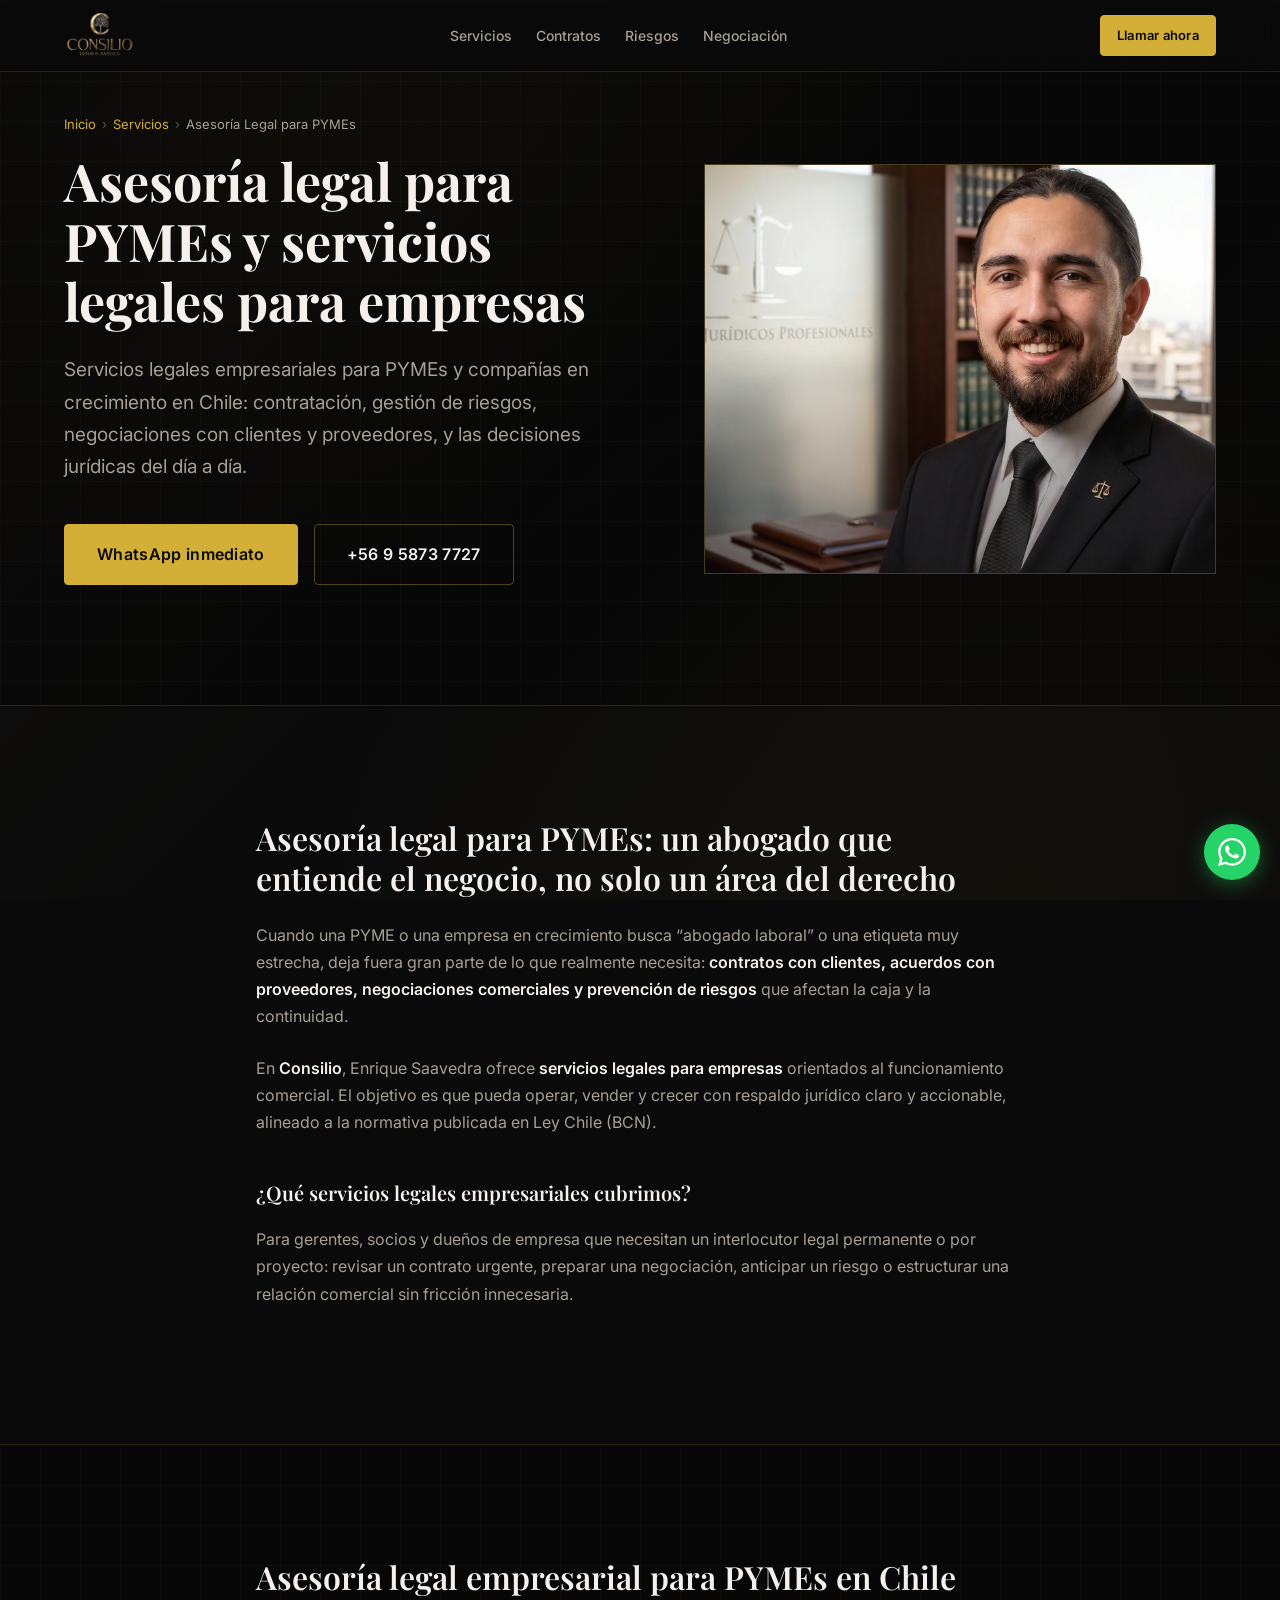
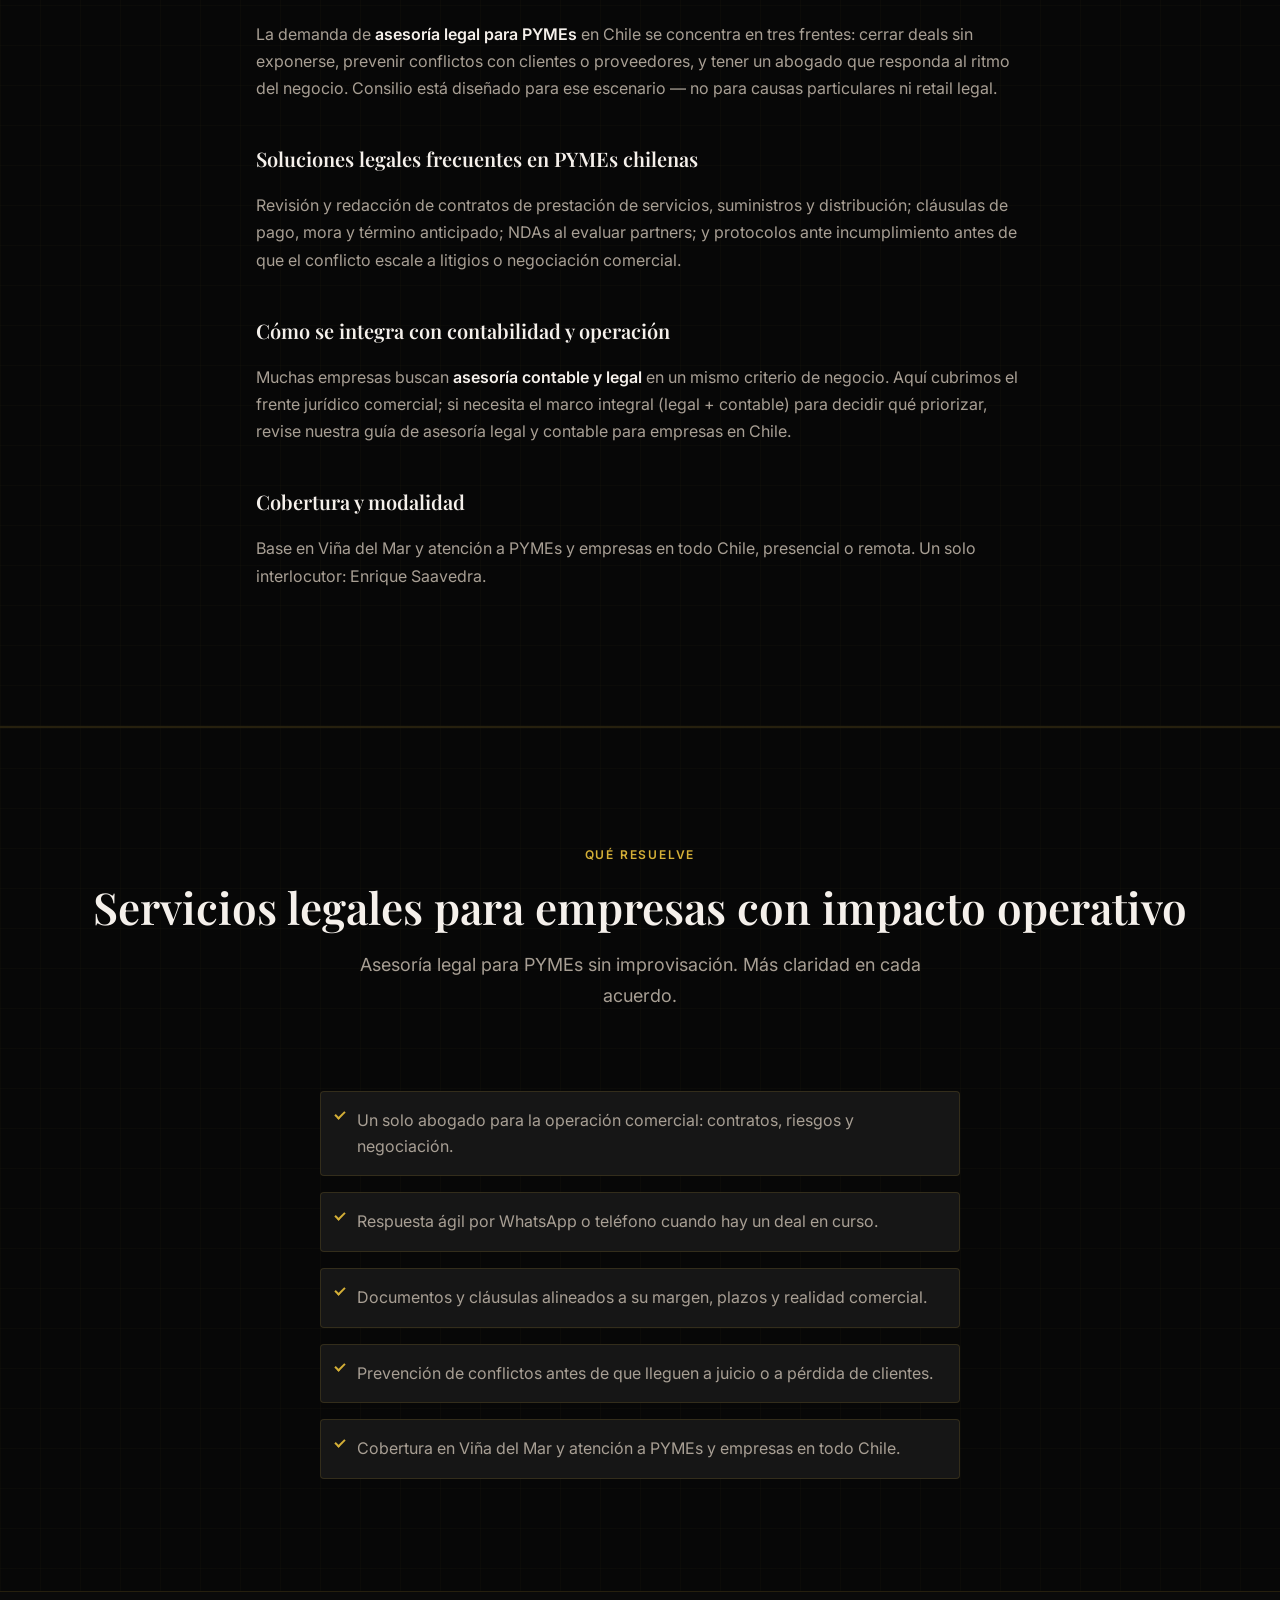
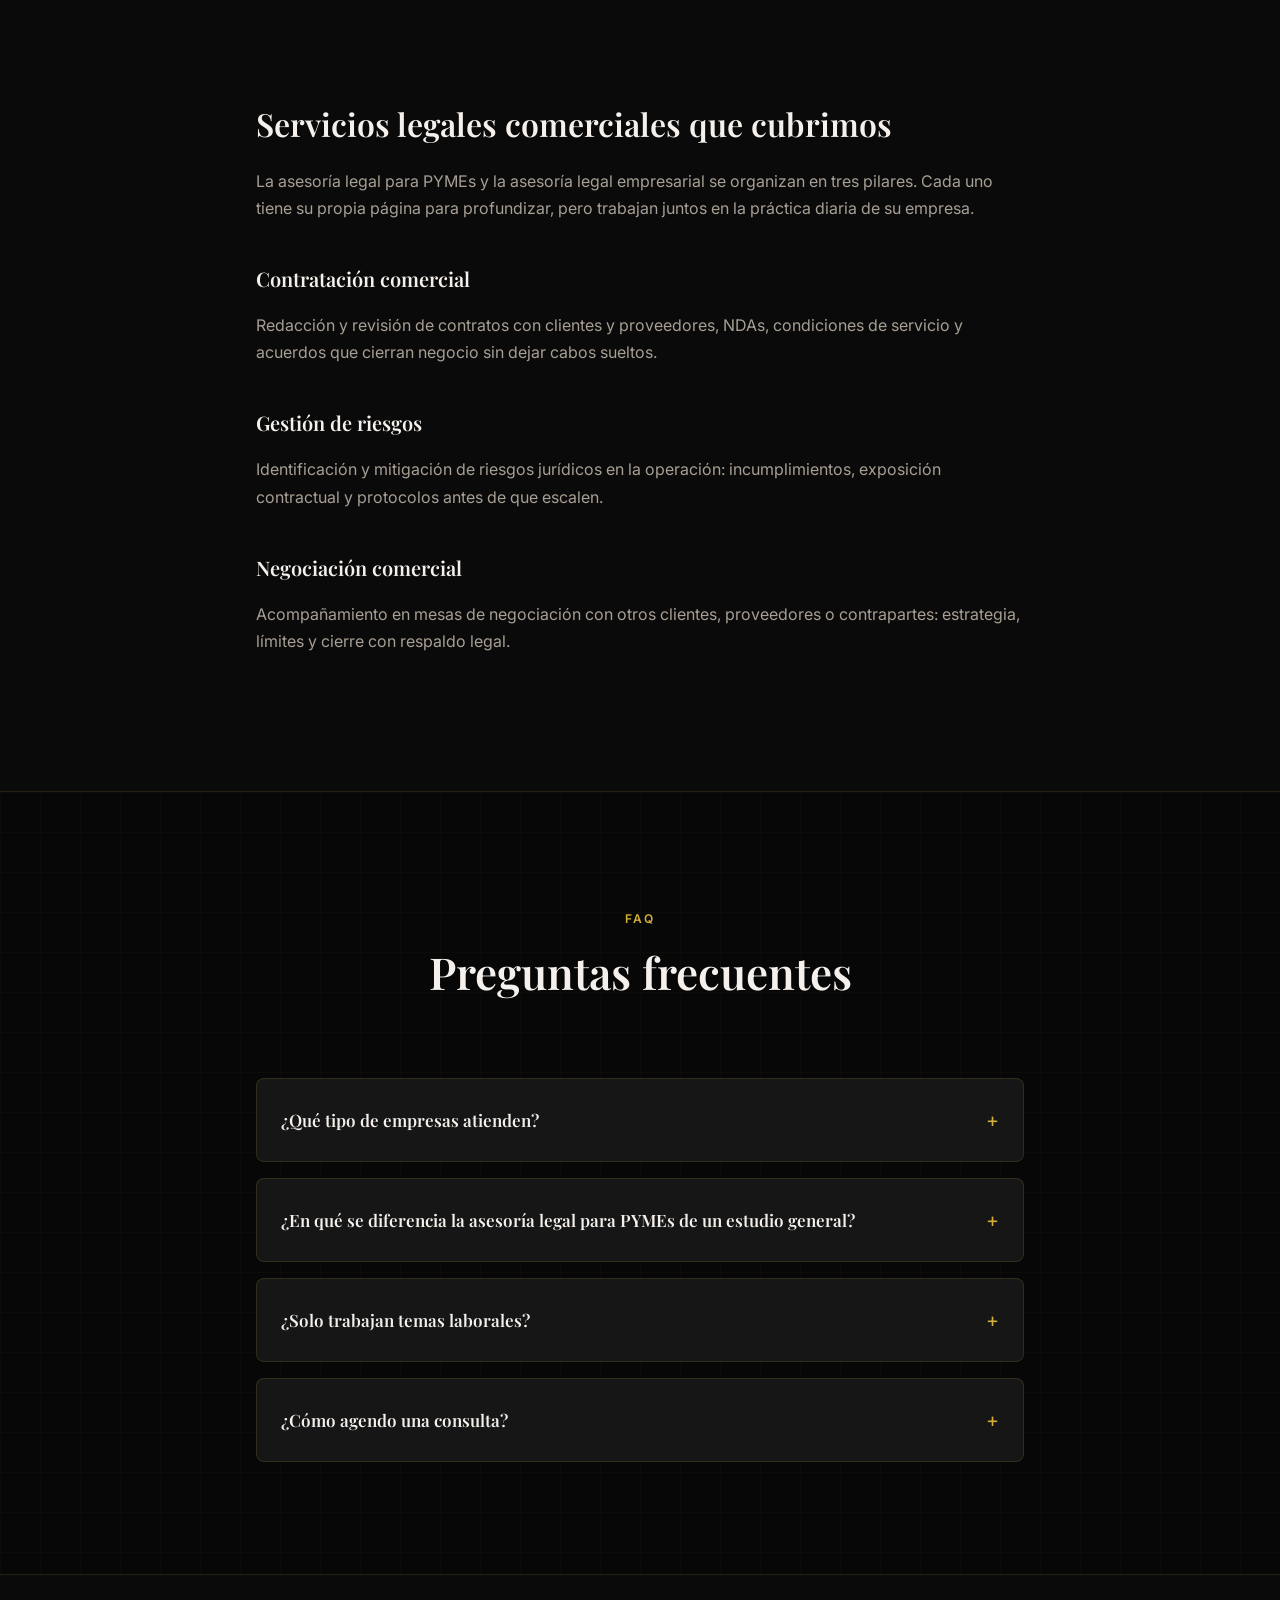
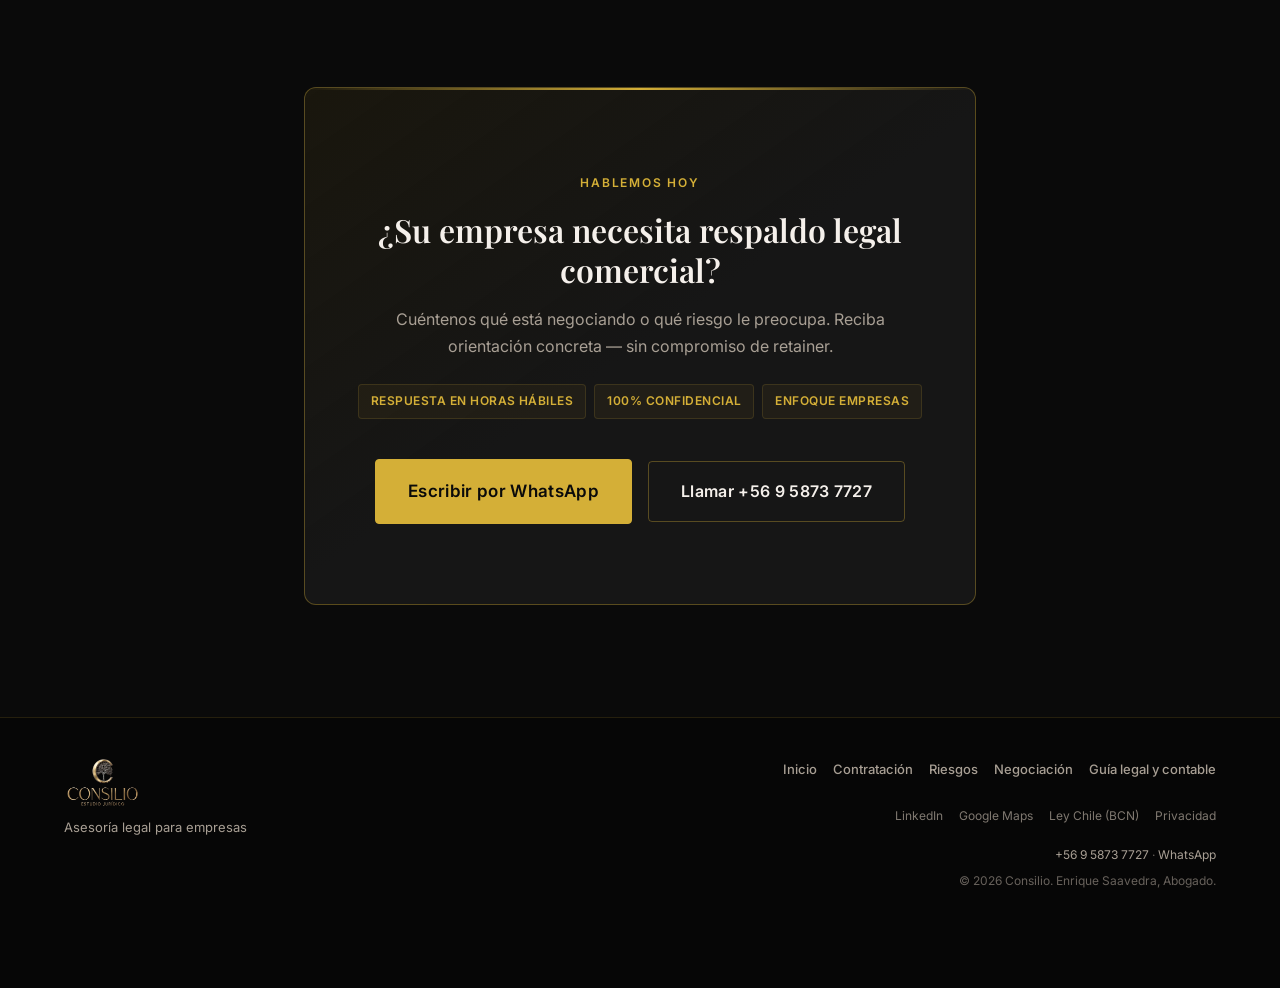
==== commit 023a6040: "Revise SEO metadata and content across multiple service pages for Consilio, enhancing clarity and re" ====
--- a/asesoria-legal-empresas.html
+++ b/asesoria-legal-empresas.html
@@ -3,7 +3,7 @@
 <head>
   <meta charset="UTF-8">
   <meta name="viewport" content="width=device-width, initial-scale=1.0">
-  <meta name="description" content="Asesoría legal pymes y servicios legales para empresas en Chile: contratos, riesgos y negociaciones. Enrique Saavedra — Consilio. WhatsApp +56 9 5873 7727.">
+  <meta name="description" content="Asesoría legal para PYMEs y servicios legales para empresas en Chile: contratos, riesgos y negociación comercial. Consilio — Enrique Saavedra. WhatsApp +56 9 5873 7727.">
   <meta name="robots" content="index, follow, max-snippet:-1, max-image-preview:large">
   <meta name="author" content="Enrique Saavedra — Consilio Estudio Jurídico">
   <meta name="geo.region" content="CL-VS">
@@ -14,20 +14,20 @@
   <link rel="icon" type="image/png" sizes="16x16" href="https://consilio.cl/favicon-16x16.png">
   <link rel="icon" type="image/png" sizes="192x192" href="https://consilio.cl/favicon-192x192.png">
   <link rel="apple-touch-icon" sizes="180x180" href="https://consilio.cl/apple-touch-icon.png">
-  <title>Asesoría Legal para Empresas | Consilio</title>
+  <title>Asesoría Legal para PYMEs y Servicios Legales para Empresas | Consilio</title>
   <link rel="canonical" href="https://consilio.cl/asesoria-legal-empresas.html">
 
   <meta property="og:type" content="website">
-  <meta property="og:title" content="Asesoría Legal para Empresas | Consilio">
-  <meta property="og:description" content="Servicios legales para el día a día comercial de su empresa. Contratos, riesgos y negociación.">
+  <meta property="og:title" content="Asesoría Legal para PYMEs y Servicios Legales para Empresas | Consilio">
+  <meta property="og:description" content="Asesoría legal para PYMEs y servicios legales empresariales en Chile: contratos, riesgos y negociación.">
   <meta property="og:locale" content="es_CL">
   <meta property="og:url" content="https://consilio.cl/asesoria-legal-empresas.html">
   <meta property="og:image" content="https://consilio.cl/EnriqueS.webp">
   <meta property="og:site_name" content="Consilio — Estudio Jurídico">
   <meta property="og:image:alt" content="Enrique Saavedra, abogado de empresas — Consilio Estudio Jurídico">
   <meta name="twitter:card" content="summary_large_image">
-  <meta name="twitter:title" content="Asesoría Legal para Empresas | Consilio">
-  <meta name="twitter:description" content="Servicios legales para el día a día comercial de su empresa. Contratos, riesgos y negociación.">
+  <meta name="twitter:title" content="Asesoría Legal para PYMEs y Servicios Legales para Empresas | Consilio">
+  <meta name="twitter:description" content="Asesoría legal para PYMEs y servicios legales empresariales en Chile: contratos, riesgos y negociación.">
   <meta name="twitter:image" content="https://consilio.cl/EnriqueS.webp">
 
   <link rel="preload" as="image" href="EnriqueS.webp" type="image/webp" fetchpriority="high">
@@ -57,13 +57,13 @@
           "addressCountry": "CL"
         },
         "priceRange": "$$",
-        "knowsAbout": ["Asesoría Legal Empresas", "Contratación Comercial", "Gestión de Riesgos", "Negociación Comercial"]
+        "knowsAbout": ["Asesoría Legal para PYMEs", "Servicios Legales para Empresas", "Asesoría Legal Empresarial", "Contratación Comercial", "Gestión de Riesgos", "Negociación Comercial"]
       },
       {
         "@type": "Service",
-        "name": "Asesoría Legal para Empresas",
+        "name": "Asesoría Legal para PYMEs y Empresas",
         "serviceType": "Asesoría jurídica comercial B2B",
-        "description": "Asesoría general en materias comerciales: contratación, gestión de riesgos, negociaciones y todo lo relacionado con el funcionamiento de la empresa.",
+        "description": "Asesoría legal para PYMEs y servicios legales para empresas en Chile: contratación, gestión de riesgos, negociaciones y funcionamiento corporativo.",
         "provider": { "@id": "https://consilio.cl/#organization" },
         "areaServed": [
           { "@type": "City", "name": "Viña del Mar" },
@@ -75,7 +75,7 @@
         "itemListElement": [
           { "@type": "ListItem", "position": 1, "name": "Inicio", "item": "https://consilio.cl/" },
           { "@type": "ListItem", "position": 2, "name": "Servicios", "item": "https://consilio.cl/#servicios" },
-          { "@type": "ListItem", "position": 3, "name": "Asesoría Legal para Empresas", "item": "https://consilio.cl/asesoria-legal-empresas.html" }
+          { "@type": "ListItem", "position": 3, "name": "Asesoría Legal para PYMEs", "item": "https://consilio.cl/asesoria-legal-empresas.html" }
         ]
       },
       {
@@ -86,7 +86,15 @@
             "name": "¿Qué tipo de empresas atienden?",
             "acceptedAnswer": {
               "@type": "Answer",
-              "text": "Atendemos pymes, empresas en crecimiento y organizaciones que necesitan apoyo jurídico en su operación diaria: contratos, negociaciones con clientes o proveedores y prevención de riesgos comerciales."
+              "text": "Atendemos PYMEs, empresas en crecimiento y organizaciones que necesitan servicios legales empresariales en su operación diaria: contratos, negociaciones con clientes o proveedores y prevención de riesgos comerciales."
+            }
+          },
+          {
+            "@type": "Question",
+            "name": "¿En qué se diferencia la asesoría legal para PYMEs de un estudio general?",
+            "acceptedAnswer": {
+              "@type": "Answer",
+              "text": "Priorizamos velocidad, claridad comercial y documentos accionables. Una PYME necesita respuestas que protejan caja y continuidad, no memorandos interminables. El foco es asesoría legal empresarial: contratos, riesgos y negociación."
             }
           },
           {
@@ -143,10 +151,10 @@
             <span class="breadcrumb__sep" aria-hidden="true">›</span>
             <a href="/#servicios">Servicios</a>
             <span class="breadcrumb__sep" aria-hidden="true">›</span>
-            <span aria-current="page">Asesoría Legal Empresas</span>
+            <span aria-current="page">Asesoría Legal para PYMEs</span>
           </nav>
-          <h1 class="hero__title">Asesoría legal pymes: servicios legales para el funcionamiento de su empresa</h1>
-          <p class="hero__subtitle">Servicios legales prácticos para pymes y empresas en crecimiento: contratación, gestión de riesgos, negociaciones con clientes y proveedores, y las decisiones jurídicas del día a día.</p>
+          <h1 class="hero__title">Asesoría legal para PYMEs y servicios legales para empresas</h1>
+          <p class="hero__subtitle">Servicios legales empresariales para PYMEs y compañías en crecimiento en Chile: contratación, gestión de riesgos, negociaciones con clientes y proveedores, y las decisiones jurídicas del día a día.</p>
           <div class="hero__actions">
             <a href="https://wa.me/56958737727?text=Hola,%20necesito%20asesor%C3%ADa%20legal%20para%20mi%20empresa." class="btn btn--primary btn--lg" target="_blank" rel="noopener noreferrer">WhatsApp inmediato</a>
             <a href="tel:+56958737727" class="btn btn--ghost btn--lg">+56 9 5873 7727</a>
@@ -162,27 +170,40 @@
 
     <article id="problema" class="contenido-seo section">
       <div class="container contenido-seo__inner">
-        <h2>Asesoría legal pymes: un abogado que entiende el negocio, no solo un área del derecho</h2>
-        <p>Cuando una pyme o una empresa en crecimiento busca “abogado laboral” o una etiqueta muy estrecha, deja fuera gran parte de lo que realmente necesita: <strong>contratos con clientes, acuerdos con proveedores, negociaciones comerciales y prevención de riesgos</strong> que afectan la caja y la continuidad.</p>
-        <p>En <strong>Consilio</strong>, Enrique Saavedra ofrece <strong>servicios legales</strong> orientados al funcionamiento comercial de la empresa. El objetivo es que pueda operar, vender y crecer con respaldo jurídico claro y accionable, alineado a la normativa publicada en <a href="https://www.bcn.cl/leychile" target="_blank" rel="noopener noreferrer">Ley Chile (BCN)</a>.</p>
-        <h3>¿Qué servicios legales cubrimos para pymes?</h3>
+        <h2>Asesoría legal para PYMEs: un abogado que entiende el negocio, no solo un área del derecho</h2>
+        <p>Cuando una PYME o una empresa en crecimiento busca “abogado laboral” o una etiqueta muy estrecha, deja fuera gran parte de lo que realmente necesita: <strong>contratos con clientes, acuerdos con proveedores, negociaciones comerciales y prevención de riesgos</strong> que afectan la caja y la continuidad.</p>
+        <p>En <strong>Consilio</strong>, Enrique Saavedra ofrece <strong>servicios legales para empresas</strong> orientados al funcionamiento comercial. El objetivo es que pueda operar, vender y crecer con respaldo jurídico claro y accionable, alineado a la normativa publicada en <a href="https://www.bcn.cl/leychile" target="_blank" rel="noopener noreferrer">Ley Chile (BCN)</a>.</p>
+        <h3>¿Qué servicios legales empresariales cubrimos?</h3>
         <p>Para gerentes, socios y dueños de empresa que necesitan un interlocutor legal permanente o por proyecto: revisar un contrato urgente, preparar una negociación, anticipar un riesgo o estructurar una relación comercial sin fricción innecesaria.</p>
       </div>
     </article>
+
+    <section id="pymes-chile" class="contenido-seo section section--dark" aria-labelledby="pymes-chile-title">
+      <div class="container contenido-seo__inner">
+        <h2 id="pymes-chile-title">Asesoría legal empresarial para PYMEs en Chile</h2>
+        <p>La demanda de <strong>asesoría legal para PYMEs</strong> en Chile se concentra en tres frentes: cerrar deals sin exponerse, prevenir conflictos con clientes o proveedores, y tener un abogado que responda al ritmo del negocio. Consilio está diseñado para ese escenario — no para causas particulares ni retail legal.</p>
+        <h3>Soluciones legales frecuentes en PYMEs chilenas</h3>
+        <p>Revisión y redacción de contratos de prestación de servicios, suministros y distribución; cláusulas de pago, mora y término anticipado; NDAs al evaluar partners; y protocolos ante incumplimiento antes de que el conflicto escale a <a href="/negociacion-comercial.html">litigios o negociación comercial</a>.</p>
+        <h3>Cómo se integra con contabilidad y operación</h3>
+        <p>Muchas empresas buscan <strong>asesoría contable y legal</strong> en un mismo criterio de negocio. Aquí cubrimos el frente jurídico comercial; si necesita el marco integral (legal + contable) para decidir qué priorizar, revise nuestra <a href="/guia-asesoria-legal-contable-empresas-chile.html">guía de asesoría legal y contable para empresas en Chile</a>.</p>
+        <h3>Cobertura y modalidad</h3>
+        <p>Base en Viña del Mar y atención a PYMEs y empresas en todo Chile, presencial o remota. Un solo interlocutor: Enrique Saavedra.</p>
+      </div>
+    </section>
 
     <section id="beneficios" class="beneficios section section--dark" aria-labelledby="beneficios-title">
       <div class="container">
         <header class="section__header section__header--center">
           <span class="section__eyebrow">Qué resuelve</span>
-          <h2 id="beneficios-title" class="section__title">Servicios legales con impacto operativo</h2>
-          <p class="section__lead">Asesoría legal pymes sin improvisación. Más claridad en cada acuerdo.</p>
+          <h2 id="beneficios-title" class="section__title">Servicios legales para empresas con impacto operativo</h2>
+          <p class="section__lead">Asesoría legal para PYMEs sin improvisación. Más claridad en cada acuerdo.</p>
         </header>
         <ul class="service-benefits">
           <li>Un solo abogado para la operación comercial: contratos, riesgos y negociación.</li>
           <li>Respuesta ágil por WhatsApp o teléfono cuando hay un deal en curso.</li>
           <li>Documentos y cláusulas alineados a su margen, plazos y realidad comercial.</li>
           <li>Prevención de conflictos antes de que lleguen a juicio o a pérdida de clientes.</li>
-          <li>Cobertura en Viña del Mar y atención a empresas en todo Chile.</li>
+          <li>Cobertura en Viña del Mar y atención a PYMEs y empresas en todo Chile.</li>
         </ul>
       </div>
     </section>
@@ -190,7 +211,7 @@
     <section id="alcance" class="contenido-seo section" aria-labelledby="alcance-title">
       <div class="container contenido-seo__inner">
         <h2 id="alcance-title">Servicios legales comerciales que cubrimos</h2>
-        <p>La asesoría legal pymes se organiza en tres pilares. Cada uno tiene su propia página para profundizar, pero trabajan juntos en la práctica diaria de su empresa.</p>
+        <p>La asesoría legal para PYMEs y la asesoría legal empresarial se organizan en tres pilares. Cada uno tiene su propia página para profundizar, pero trabajan juntos en la práctica diaria de su empresa.</p>
         <h3><a href="/contratacion-comercial.html">Contratación comercial</a></h3>
         <p>Redacción y revisión de contratos con clientes y proveedores, NDAs, condiciones de servicio y acuerdos que cierran negocio sin dejar cabos sueltos.</p>
         <h3><a href="/gestion-de-riesgos.html">Gestión de riesgos</a></h3>
@@ -209,7 +230,11 @@
         <div class="faq-list">
           <details class="faq-item">
             <summary>¿Qué tipo de empresas atienden?</summary>
-            <p class="faq-item__answer">Atendemos pymes, empresas en crecimiento y organizaciones que necesitan apoyo jurídico en su operación diaria: contratos, negociaciones con clientes o proveedores y prevención de riesgos comerciales.</p>
+            <p class="faq-item__answer">Atendemos PYMEs, empresas en crecimiento y organizaciones que necesitan servicios legales empresariales en su operación diaria: contratos, negociaciones con clientes o proveedores y prevención de riesgos comerciales.</p>
+          </details>
+          <details class="faq-item">
+            <summary>¿En qué se diferencia la asesoría legal para PYMEs de un estudio general?</summary>
+            <p class="faq-item__answer">Priorizamos velocidad, claridad comercial y documentos accionables. Una PYME necesita respuestas que protejan caja y continuidad, no memorandos interminables. El foco es asesoría legal empresarial: contratos, riesgos y negociación.</p>
           </details>
           <details class="faq-item">
             <summary>¿Solo trabajan temas laborales?</summary>
@@ -255,6 +280,7 @@
           <a href="/contratacion-comercial.html">Contratación</a>
           <a href="/gestion-de-riesgos.html">Riesgos</a>
           <a href="/negociacion-comercial.html">Negociación</a>
+          <a href="/guia-asesoria-legal-contable-empresas-chile.html">Guía legal y contable</a>
         </nav>
         <nav class="footer__nav footer__nav--ext" aria-label="Ubicación y referencias">
           <a href="https://www.linkedin.com/in/enrique-alejandro-saavedra-pizarro-63552a117/" target="_blank" rel="noopener noreferrer">LinkedIn</a>
